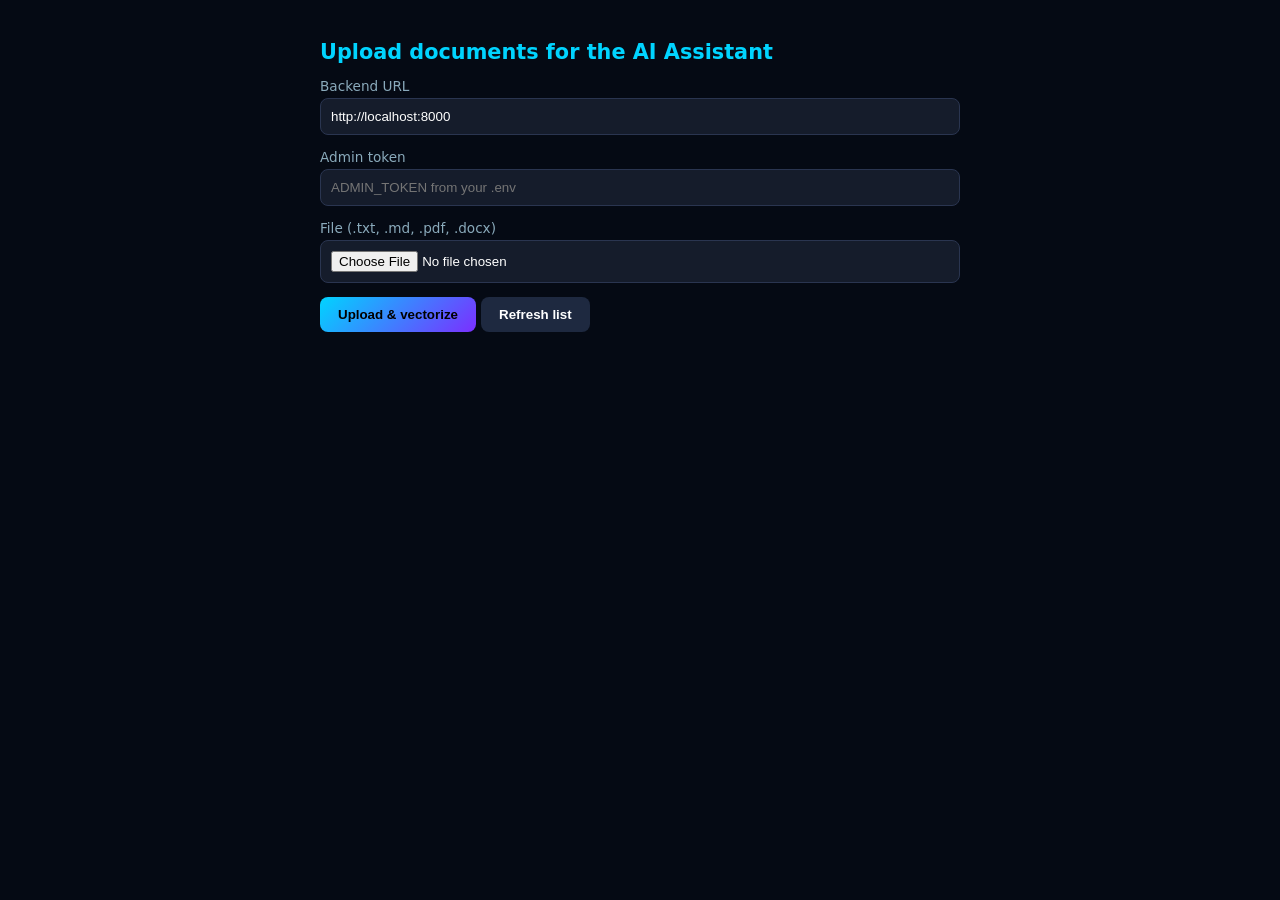
==== admin.html @ 6597f7be "Add files via upload" ====
<!DOCTYPE html>
<html lang="en"><head><meta charset="UTF-8"><meta name="viewport" content="width=device-width,initial-scale=1">
<title>Assistant Documents - Admin</title>
<style>
 body{font-family:system-ui,sans-serif;background:#050a14;color:#e8f4f8;max-width:640px;margin:40px auto;padding:0 16px}
 h1{color:#00d4ff;font-size:1.3rem} label{display:block;margin:14px 0 4px;color:#8aaabb;font-size:.85rem}
 input{width:100%;padding:10px;background:#151c2b;border:1px solid #2a3550;color:#fff;border-radius:8px;box-sizing:border-box}
 button{margin-top:14px;padding:10px 18px;border:0;border-radius:8px;background:linear-gradient(135deg,#00d4ff,#7b2fff);font-weight:700;cursor:pointer}
 #msg{margin-top:14px;color:#19c37d} table{width:100%;margin-top:24px;border-collapse:collapse}
 td,th{padding:8px;border-bottom:1px solid #1e2940;text-align:left;font-size:.9rem} .del{background:#ff6b35;padding:4px 10px;margin:0}
</style></head><body>
<h1>Upload documents for the AI Assistant</h1>
<label>Backend URL</label><input id="api" value="http://localhost:8000">
<label>Admin token</label><input id="tok" type="password" placeholder="ADMIN_TOKEN from your .env">
<label>File (.txt, .md, .pdf, .docx)</label><input id="file" type="file" accept=".txt,.md,.pdf,.docx">
<button onclick="up()">Upload &amp; vectorize</button> <button onclick="load()" style="background:#1e2940;color:#fff">Refresh list</button>
<div id="msg"></div>
<table id="tbl"></table>
<script>
const $=i=>document.getElementById(i), H=()=>({'X-Admin-Token':$('tok').value}), A=()=>$('api').value.replace(/\/$/,'');
async function up(){
  const f=$('file').files[0]; if(!f){$('msg').textContent='Choose a file first';return}
  const fd=new FormData(); fd.append('file',f); $('msg').textContent='Uploading and creating vectors...';
  const r=await fetch(A()+'/upload',{method:'POST',headers:H(),body:fd}); const j=await r.json();
  $('msg').textContent=r.ok?`Stored "${j.filename}" as ${j.chunks} chunks`:('Error: '+(j.detail||r.status)); if(r.ok)load();
}
async function load(){
  const r=await fetch(A()+'/documents',{headers:H()}); if(!r.ok){$('tbl').innerHTML='';return}
  const d=await r.json();
  $('tbl').innerHTML='<tr><th>File</th><th>Chunks</th><th></th></tr>'+d.map(x=>`<tr><td>${x.filename}</td><td>${x.chunks}</td><td><button class="del" onclick="del(${x.id})">Delete</button></td></tr>`).join('');
}
async function del(id){ if(confirm('Delete this document?')){await fetch(A()+'/documents/'+id,{method:'DELETE',headers:H()});load()} }
</script></body></html>
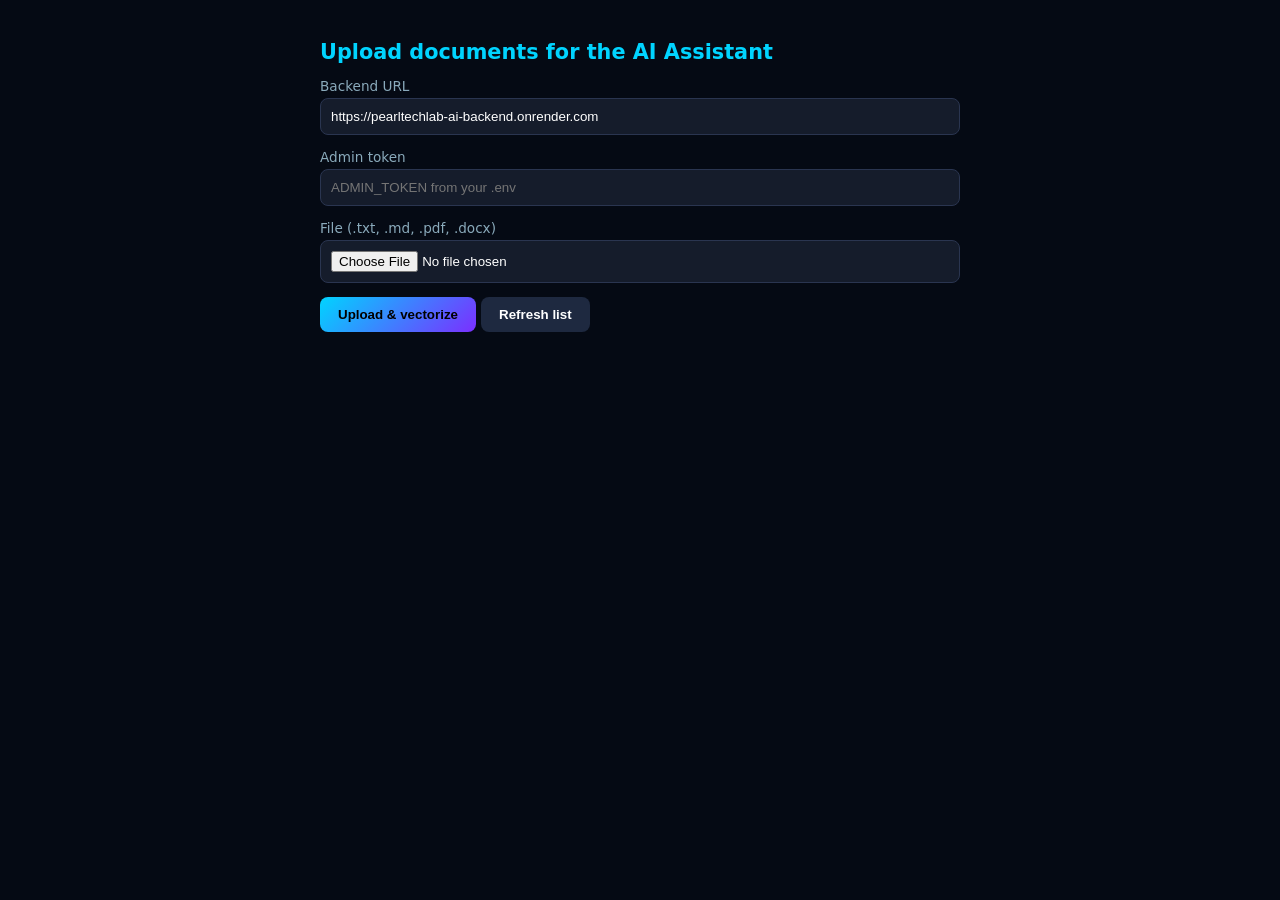
==== commit 92a95d3b: "Update backend URL in admin.html" ====
--- a/admin.html
+++ b/admin.html
@@ -10,7 +10,7 @@
  td,th{padding:8px;border-bottom:1px solid #1e2940;text-align:left;font-size:.9rem} .del{background:#ff6b35;padding:4px 10px;margin:0}
 </style></head><body>
 <h1>Upload documents for the AI Assistant</h1>
-<label>Backend URL</label><input id="api" value="http://localhost:8000">
+<label>Backend URL</label><input id="api" value="https://pearltechlab-ai-backend.onrender.com">
 <label>Admin token</label><input id="tok" type="password" placeholder="ADMIN_TOKEN from your .env">
 <label>File (.txt, .md, .pdf, .docx)</label><input id="file" type="file" accept=".txt,.md,.pdf,.docx">
 <button onclick="up()">Upload &amp; vectorize</button> <button onclick="load()" style="background:#1e2940;color:#fff">Refresh list</button>
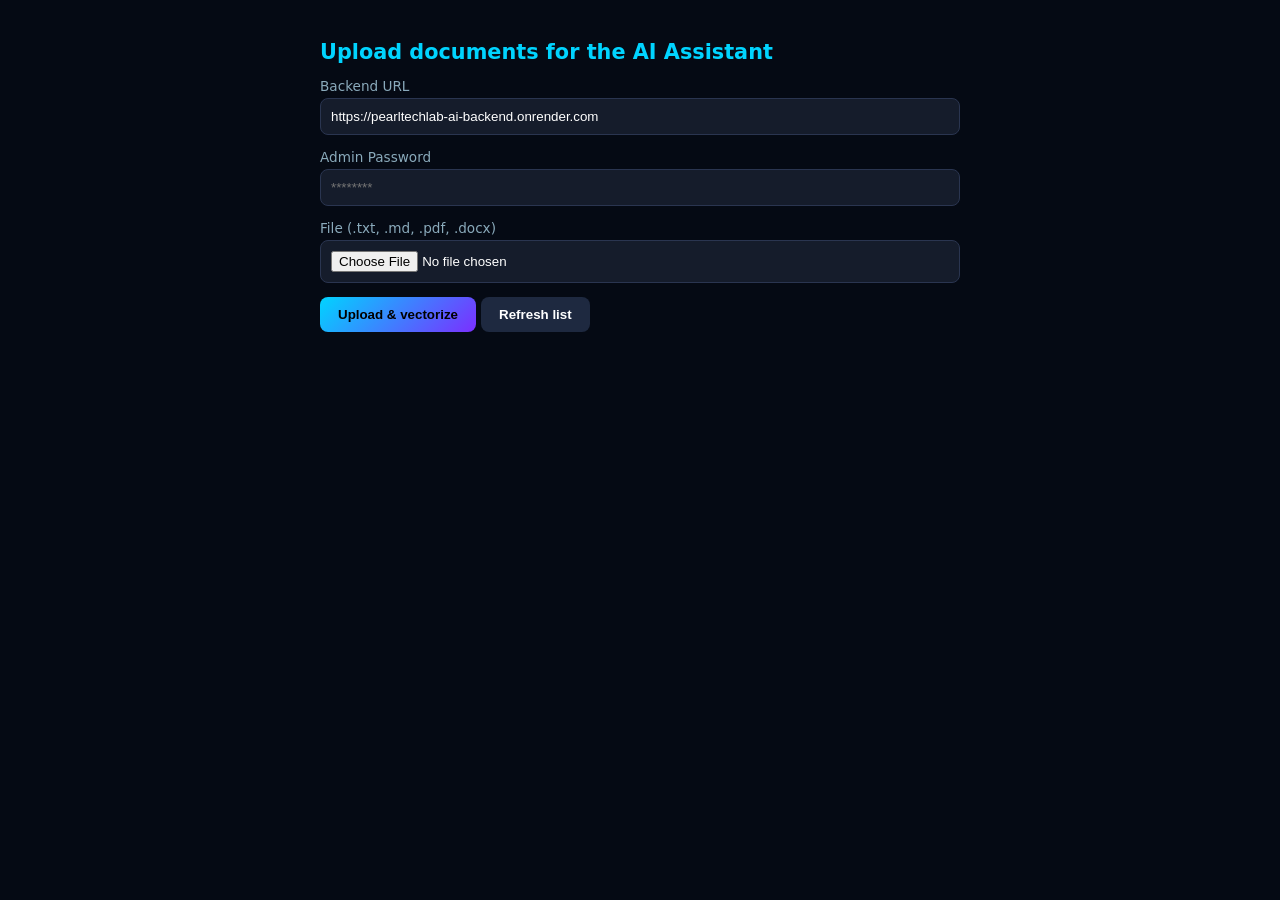
==== commit 908e3aae: "Add Admin Password input field to admin.html" ====
--- a/admin.html
+++ b/admin.html
@@ -11,7 +11,7 @@
 </style></head><body>
 <h1>Upload documents for the AI Assistant</h1>
 <label>Backend URL</label><input id="api" value="https://pearltechlab-ai-backend.onrender.com">
-<label>Admin token</label><input id="tok" type="password" placeholder="ADMIN_TOKEN from your .env">
+<label>Admin Password</label><input id="tok" type="password" placeholder="********">
 <label>File (.txt, .md, .pdf, .docx)</label><input id="file" type="file" accept=".txt,.md,.pdf,.docx">
 <button onclick="up()">Upload &amp; vectorize</button> <button onclick="load()" style="background:#1e2940;color:#fff">Refresh list</button>
 <div id="msg"></div>
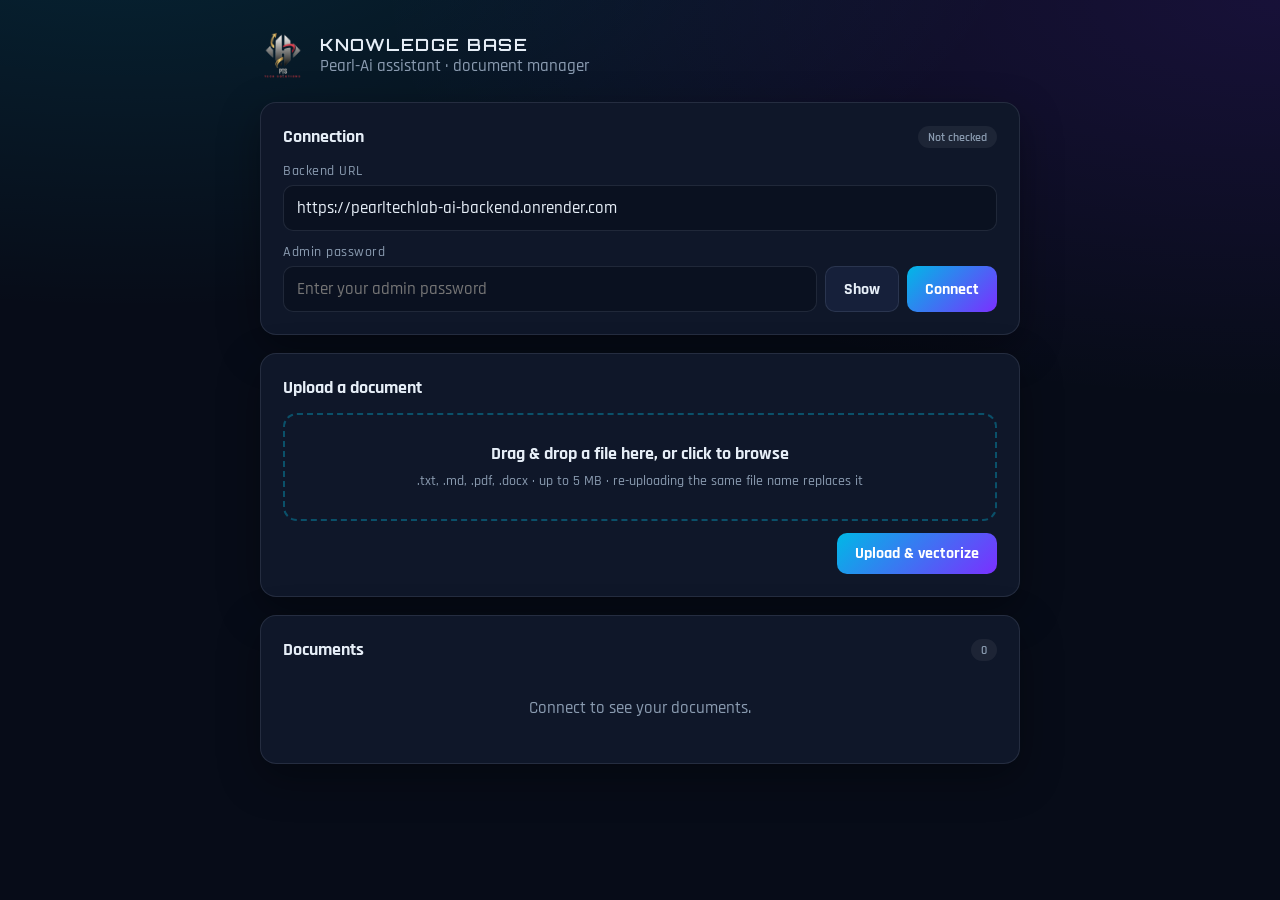
==== commit 0be6918b: "Update admin.html" ====
--- a/admin.html
+++ b/admin.html
@@ -1,33 +1,86 @@
 <!DOCTYPE html>
 <html lang="en"><head><meta charset="UTF-8"><meta name="viewport" content="width=device-width,initial-scale=1">
-<title>Assistant Documents - Admin</title>
+<meta name="robots" content="noindex,nofollow"><title>Knowledge Base | Pearl-Ai Admin</title>
+<link href="https://fonts.googleapis.com/css2?family=Orbitron:wght@600&family=Rajdhani:wght@500;600;700&display=swap" rel="stylesheet">
 <style>
- body{font-family:system-ui,sans-serif;background:#050a14;color:#e8f4f8;max-width:640px;margin:40px auto;padding:0 16px}
- h1{color:#00d4ff;font-size:1.3rem} label{display:block;margin:14px 0 4px;color:#8aaabb;font-size:.85rem}
- input{width:100%;padding:10px;background:#151c2b;border:1px solid #2a3550;color:#fff;border-radius:8px;box-sizing:border-box}
- button{margin-top:14px;padding:10px 18px;border:0;border-radius:8px;background:linear-gradient(135deg,#00d4ff,#7b2fff);font-weight:700;cursor:pointer}
- #msg{margin-top:14px;color:#19c37d} table{width:100%;margin-top:24px;border-collapse:collapse}
- td,th{padding:8px;border-bottom:1px solid #1e2940;text-align:left;font-size:.9rem} .del{background:#ff6b35;padding:4px 10px;margin:0}
-</style></head><body>
-<h1>Upload documents for the AI Assistant</h1>
-<label>Backend URL</label><input id="api" value="https://pearltechlab-ai-backend.onrender.com">
-<label>Admin Password</label><input id="tok" type="password" placeholder="********">
-<label>File (.txt, .md, .pdf, .docx)</label><input id="file" type="file" accept=".txt,.md,.pdf,.docx">
-<button onclick="up()">Upload &amp; vectorize</button> <button onclick="load()" style="background:#1e2940;color:#fff">Refresh list</button>
-<div id="msg"></div>
-<table id="tbl"></table>
+:root{--bg:#070c18;--sf:#0f1729;--bd:rgba(148,163,184,.16);--tx:#e6eef7;--mt:#8a9bb0;--c1:#00d4ff;--c2:#7b2fff}
+*{box-sizing:border-box;margin:0}
+body{font:500 1.05rem 'Rajdhani',system-ui,sans-serif;background:radial-gradient(900px 400px at 10% -10%,rgba(0,212,255,.12),transparent),radial-gradient(900px 400px at 100% 0,rgba(123,47,255,.14),transparent),var(--bg);color:var(--tx);min-height:100vh;padding:32px 16px 60px}
+.wrap{max-width:760px;margin:0 auto}
+header{display:flex;align-items:center;gap:14px;margin-bottom:24px}
+header img{width:46px;height:46px;object-fit:contain}
+h1{font:600 1.05rem 'Orbitron',sans-serif;letter-spacing:1.5px}header p{color:var(--mt)}
+.card{background:var(--sf);border:1px solid var(--bd);border-radius:16px;padding:22px;margin-bottom:18px;box-shadow:0 14px 40px rgba(0,0,0,.35)}
+h2{font-size:1.15rem;font-weight:700;margin-bottom:14px;display:flex;align-items:center;gap:10px}
+h2 .pill{margin-left:auto;font-size:.78rem;font-weight:600;padding:3px 10px;border-radius:999px;background:rgba(255,255,255,.06);color:var(--mt)}
+h2 .pill.ok{background:rgba(34,197,94,.15);color:#4ade80}h2 .pill.bad{background:rgba(239,68,68,.15);color:#f87171}
+label{display:block;font-size:.85rem;color:var(--mt);margin:12px 0 5px;letter-spacing:.5px}
+.field{display:flex;gap:8px}
+input[type=text],input[type=password]{width:100%;padding:11px 13px;background:#0a1120;border:1px solid var(--bd);border-radius:10px;color:var(--tx);font:inherit;outline:0}
+input:focus{border-color:var(--c1);box-shadow:0 0 0 3px rgba(0,212,255,.12)}
+.btn{border:0;border-radius:10px;padding:10px 18px;font:700 1rem 'Rajdhani',sans-serif;cursor:pointer;color:#fff;background:linear-gradient(135deg,#00b8e6,#7b2fff);transition:.2s;white-space:nowrap}
+.btn:hover:not(:disabled){transform:translateY(-1px);box-shadow:0 8px 20px rgba(0,184,230,.25)}.btn:disabled{opacity:.5;cursor:not-allowed}
+.btn.ghost{background:#16203a;border:1px solid var(--bd);color:var(--tx)}.btn.danger{background:rgba(239,68,68,.14);color:#f87171;padding:5px 12px}
+.drop{margin-top:6px;border:2px dashed rgba(0,212,255,.3);border-radius:14px;padding:28px 16px;text-align:center;color:var(--mt);cursor:pointer;transition:.2s}
+.drop:hover,.drop.over{border-color:var(--c1);background:rgba(0,212,255,.05);color:var(--tx)}
+.drop b{display:block;color:var(--tx);font-size:1.1rem;margin-bottom:4px}.drop small{font-size:.85rem}
+.chosen{margin-top:12px;display:flex;align-items:center;gap:10px;justify-content:space-between;flex-wrap:wrap}
+.chosen span{color:#7ee7ff;overflow-wrap:anywhere}
+table{width:100%;border-collapse:collapse}
+th{font-size:.78rem;letter-spacing:1.2px;text-transform:uppercase;color:var(--mt);text-align:left;padding:8px;border-bottom:1px solid var(--bd)}
+td{padding:11px 8px;border-bottom:1px solid rgba(148,163,184,.08)}td:last-child,th:last-child{text-align:right}
+.empty{text-align:center;color:var(--mt);padding:22px 0}
+#toast{position:fixed;left:50%;bottom:26px;transform:translate(-50%,20px);opacity:0;padding:12px 20px;border-radius:12px;background:#16203a;border:1px solid var(--bd);box-shadow:0 12px 30px rgba(0,0,0,.5);transition:.3s;pointer-events:none;max-width:90vw}
+#toast.show{opacity:1;transform:translate(-50%,0)}#toast.ok{border-color:#22c55e}#toast.bad{border-color:#ef4444}
+@media(max-width:560px){.field{flex-wrap:wrap}.card{padding:16px}}
+</style></head><body><div class="wrap">
+<header><img src="images/Logo-PTS.png" alt="" onerror="this.style.display='none'"><div><h1>KNOWLEDGE BASE</h1><p>Pearl-Ai assistant &middot; document manager</p></div></header>
+
+<section class="card"><h2>Connection <span class="pill" id="st">Not checked</span></h2>
+<label>Backend URL</label><input type="text" id="api" value="https://pearltechlab-ai-backend.onrender.com">
+<label>Admin password</label>
+<div class="field"><input type="password" id="tok" placeholder="Enter your admin password" autocomplete="off">
+<button class="btn ghost" id="eye" type="button">Show</button><button class="btn" id="check" type="button">Connect</button></div></section>
+
+<section class="card"><h2>Upload a document</h2>
+<div class="drop" id="drop"><b>Drag &amp; drop a file here, or click to browse</b><small>.txt, .md, .pdf, .docx &middot; up to 5 MB &middot; re-uploading the same file name replaces it</small></div>
+<input type="file" id="file" accept=".txt,.md,.pdf,.docx" hidden>
+<div class="chosen" id="chosen" hidden><span id="fname"></span><button class="btn" id="up" type="button">Upload &amp; vectorize</button></div></section>
+
+<section class="card"><h2>Documents <span class="pill" id="count">0</span></h2><div id="list"><p class="empty">Connect to see your documents.</p></div></section>
+</div><div id="toast"></div>
 <script>
-const $=i=>document.getElementById(i), H=()=>({'X-Admin-Token':$('tok').value}), A=()=>$('api').value.replace(/\/$/,'');
-async function up(){
-  const f=$('file').files[0]; if(!f){$('msg').textContent='Choose a file first';return}
-  const fd=new FormData(); fd.append('file',f); $('msg').textContent='Uploading and creating vectors...';
-  const r=await fetch(A()+'/upload',{method:'POST',headers:H(),body:fd}); const j=await r.json();
-  $('msg').textContent=r.ok?`Stored "${j.filename}" as ${j.chunks} chunks`:('Error: '+(j.detail||r.status)); if(r.ok)load();
+const $=i=>document.getElementById(i),esc=s=>String(s).replace(/[&<>"']/g,c=>({'&':'&amp;','<':'&lt;','>':'&gt;','"':'&quot;',"'":'&#39;'}[c]));
+const A=()=>$('api').value.trim().replace(/\/$/,''),H=()=>({'X-Admin-Token':$('tok').value});
+let file=null,tt;
+$('api').value=localStorage.getItem('ai_api')||$('api').value;$('tok').value=sessionStorage.getItem('ai_tok')||'';
+function toast(m,t){const e=$('toast');e.textContent=m;e.className='show '+(t||'');clearTimeout(tt);tt=setTimeout(()=>e.className='',3800)}
+function pill(t,c){$('st').textContent=t;$('st').className='pill '+(c||'')}
+$('eye').onclick=()=>{const p=$('tok').type==='password';$('tok').type=p?'text':'password';$('eye').textContent=p?'Hide':'Show'};
+async function connect(){
+  localStorage.setItem('ai_api',A());sessionStorage.setItem('ai_tok',$('tok').value);pill('Connecting...');
+  try{const h=await fetch(A()+'/health');if(!h.ok)throw 0}catch(e){pill('Unreachable','bad');toast('Cannot reach the backend. If it was idle, wait a minute and retry.','bad');return}
+  const ok=await load();pill(ok?'Connected':'Wrong password',ok?'ok':'bad')
 }
 async function load(){
-  const r=await fetch(A()+'/documents',{headers:H()}); if(!r.ok){$('tbl').innerHTML='';return}
-  const d=await r.json();
-  $('tbl').innerHTML='<tr><th>File</th><th>Chunks</th><th></th></tr>'+d.map(x=>`<tr><td>${x.filename}</td><td>${x.chunks}</td><td><button class="del" onclick="del(${x.id})">Delete</button></td></tr>`).join('');
+  try{const r=await fetch(A()+'/documents',{headers:H()});
+  if(!r.ok){$('list').innerHTML='<p class="empty">Enter a valid admin password.</p>';$('count').textContent='0';return false}
+  const d=await r.json();$('count').textContent=d.length;
+  $('list').innerHTML=d.length?'<table><tr><th>File</th><th>Chunks</th><th>Added</th><th></th></tr>'+d.map(x=>`<tr><td>${esc(x.filename)}</td><td>${x.chunks}</td><td>${new Date(x.created_at).toLocaleDateString()}</td><td><button class="btn danger" onclick="del(${+x.id})">Delete</button></td></tr>`).join('')+'</table>':'<p class="empty">No documents yet. Upload your first one above.</p>';
+  return true}catch(e){return false}
 }
-async function del(id){ if(confirm('Delete this document?')){await fetch(A()+'/documents/'+id,{method:'DELETE',headers:H()});load()} }
+function pick(f){if(!f)return;file=f;$('fname').textContent=f.name+' ('+(f.size/1024).toFixed(0)+' KB)';$('chosen').hidden=false}
+$('drop').onclick=()=>$('file').click();$('file').onchange=e=>pick(e.target.files[0]);
+['dragover','dragenter'].forEach(v=>$('drop').addEventListener(v,e=>{e.preventDefault();$('drop').classList.add('over')}));
+['dragleave','drop'].forEach(v=>$('drop').addEventListener(v,e=>{e.preventDefault();$('drop').classList.remove('over')}));
+$('drop').addEventListener('drop',e=>pick(e.dataTransfer.files[0]));
+$('up').onclick=async()=>{
+  if(!file)return;const b=$('up');b.disabled=true;b.textContent='Creating vectors...';
+  try{const fd=new FormData();fd.append('file',file);const r=await fetch(A()+'/upload',{method:'POST',headers:H(),body:fd});const j=await r.json();
+  if(r.ok){toast(`Stored "${j.filename}" as ${j.chunks} chunks`,'ok');$('chosen').hidden=true;$('file').value='';file=null;load()}else toast(j.detail||('Error '+r.status),'bad')}
+  catch(e){toast('Upload failed. Check the backend URL.','bad')}
+  b.disabled=false;b.textContent='Upload & vectorize'
+};
+async function del(id){if(!confirm('Delete this document and its vectors?'))return;await fetch(A()+'/documents/'+id,{method:'DELETE',headers:H()});toast('Document deleted','ok');load()}
+$('check').onclick=connect;$('tok').onkeydown=e=>{if(e.key==='Enter')connect()};if($('tok').value)connect();
 </script></body></html>
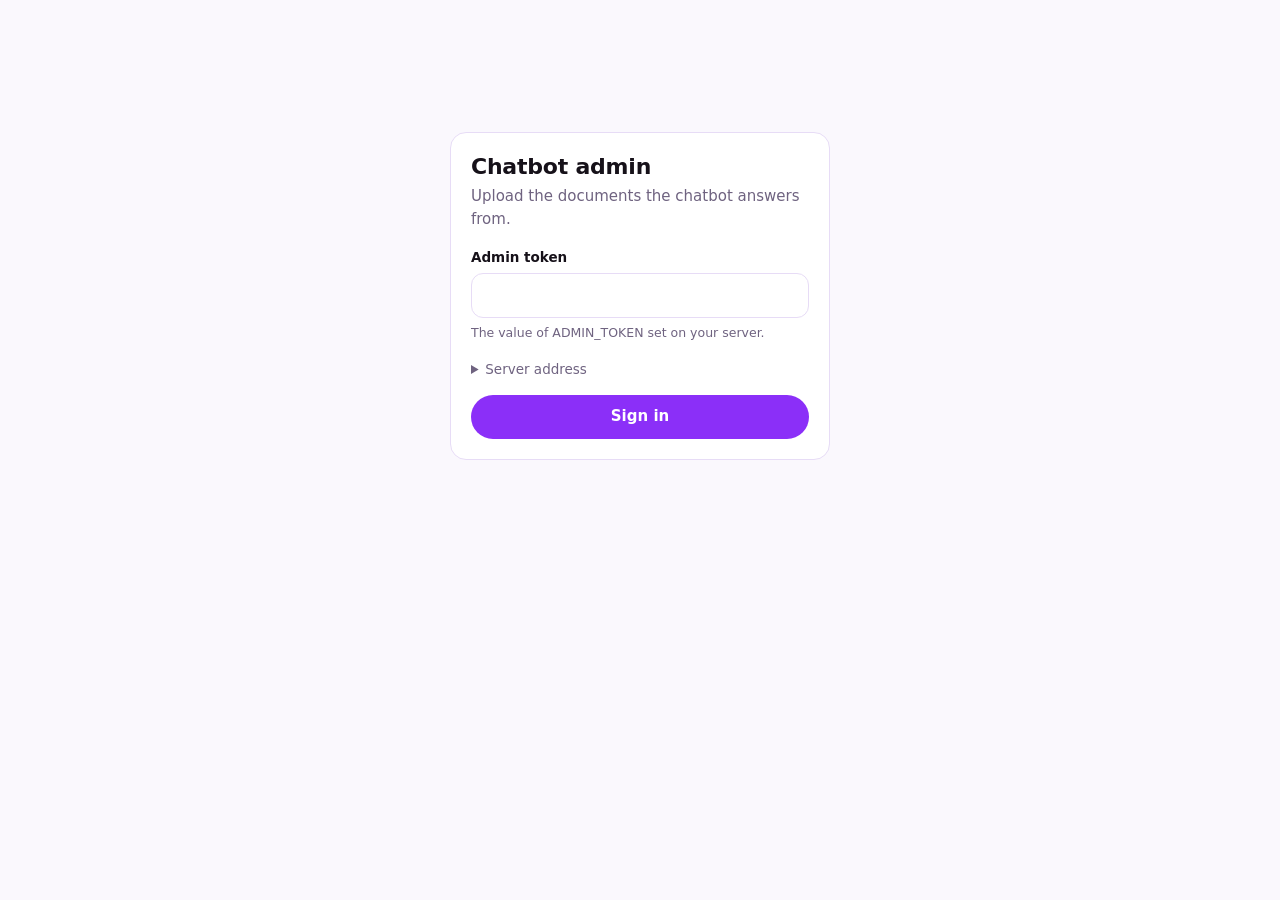
==== commit ee6caf6b: "Add files via upload" ====
--- a/admin.html
+++ b/admin.html
@@ -1,86 +1,920 @@
 <!DOCTYPE html>
-<html lang="en"><head><meta charset="UTF-8"><meta name="viewport" content="width=device-width,initial-scale=1">
-<meta name="robots" content="noindex,nofollow"><title>Knowledge Base | Pearl-Ai Admin</title>
-<link href="https://fonts.googleapis.com/css2?family=Orbitron:wght@600&family=Rajdhani:wght@500;600;700&display=swap" rel="stylesheet">
+<html lang="en">
+<head>
+<meta charset="utf-8">
+<meta name="viewport" content="width=device-width, initial-scale=1">
+<meta name="robots" content="noindex, nofollow">
+<title>Chatbot documents - admin</title>
 <style>
-:root{--bg:#070c18;--sf:#0f1729;--bd:rgba(148,163,184,.16);--tx:#e6eef7;--mt:#8a9bb0;--c1:#00d4ff;--c2:#7b2fff}
-*{box-sizing:border-box;margin:0}
-body{font:500 1.05rem 'Rajdhani',system-ui,sans-serif;background:radial-gradient(900px 400px at 10% -10%,rgba(0,212,255,.12),transparent),radial-gradient(900px 400px at 100% 0,rgba(123,47,255,.14),transparent),var(--bg);color:var(--tx);min-height:100vh;padding:32px 16px 60px}
-.wrap{max-width:760px;margin:0 auto}
-header{display:flex;align-items:center;gap:14px;margin-bottom:24px}
-header img{width:46px;height:46px;object-fit:contain}
-h1{font:600 1.05rem 'Orbitron',sans-serif;letter-spacing:1.5px}header p{color:var(--mt)}
-.card{background:var(--sf);border:1px solid var(--bd);border-radius:16px;padding:22px;margin-bottom:18px;box-shadow:0 14px 40px rgba(0,0,0,.35)}
-h2{font-size:1.15rem;font-weight:700;margin-bottom:14px;display:flex;align-items:center;gap:10px}
-h2 .pill{margin-left:auto;font-size:.78rem;font-weight:600;padding:3px 10px;border-radius:999px;background:rgba(255,255,255,.06);color:var(--mt)}
-h2 .pill.ok{background:rgba(34,197,94,.15);color:#4ade80}h2 .pill.bad{background:rgba(239,68,68,.15);color:#f87171}
-label{display:block;font-size:.85rem;color:var(--mt);margin:12px 0 5px;letter-spacing:.5px}
-.field{display:flex;gap:8px}
-input[type=text],input[type=password]{width:100%;padding:11px 13px;background:#0a1120;border:1px solid var(--bd);border-radius:10px;color:var(--tx);font:inherit;outline:0}
-input:focus{border-color:var(--c1);box-shadow:0 0 0 3px rgba(0,212,255,.12)}
-.btn{border:0;border-radius:10px;padding:10px 18px;font:700 1rem 'Rajdhani',sans-serif;cursor:pointer;color:#fff;background:linear-gradient(135deg,#00b8e6,#7b2fff);transition:.2s;white-space:nowrap}
-.btn:hover:not(:disabled){transform:translateY(-1px);box-shadow:0 8px 20px rgba(0,184,230,.25)}.btn:disabled{opacity:.5;cursor:not-allowed}
-.btn.ghost{background:#16203a;border:1px solid var(--bd);color:var(--tx)}.btn.danger{background:rgba(239,68,68,.14);color:#f87171;padding:5px 12px}
-.drop{margin-top:6px;border:2px dashed rgba(0,212,255,.3);border-radius:14px;padding:28px 16px;text-align:center;color:var(--mt);cursor:pointer;transition:.2s}
-.drop:hover,.drop.over{border-color:var(--c1);background:rgba(0,212,255,.05);color:var(--tx)}
-.drop b{display:block;color:var(--tx);font-size:1.1rem;margin-bottom:4px}.drop small{font-size:.85rem}
-.chosen{margin-top:12px;display:flex;align-items:center;gap:10px;justify-content:space-between;flex-wrap:wrap}
-.chosen span{color:#7ee7ff;overflow-wrap:anywhere}
-table{width:100%;border-collapse:collapse}
-th{font-size:.78rem;letter-spacing:1.2px;text-transform:uppercase;color:var(--mt);text-align:left;padding:8px;border-bottom:1px solid var(--bd)}
-td{padding:11px 8px;border-bottom:1px solid rgba(148,163,184,.08)}td:last-child,th:last-child{text-align:right}
-.empty{text-align:center;color:var(--mt);padding:22px 0}
-#toast{position:fixed;left:50%;bottom:26px;transform:translate(-50%,20px);opacity:0;padding:12px 20px;border-radius:12px;background:#16203a;border:1px solid var(--bd);box-shadow:0 12px 30px rgba(0,0,0,.5);transition:.3s;pointer-events:none;max-width:90vw}
-#toast.show{opacity:1;transform:translate(-50%,0)}#toast.ok{border-color:#22c55e}#toast.bad{border-color:#ef4444}
-@media(max-width:560px){.field{flex-wrap:wrap}.card{padding:16px}}
-</style></head><body><div class="wrap">
-<header><img src="images/Logo-PTS.png" alt="" onerror="this.style.display='none'"><div><h1>KNOWLEDGE BASE</h1><p>Pearl-Ai assistant &middot; document manager</p></div></header>
-
-<section class="card"><h2>Connection <span class="pill" id="st">Not checked</span></h2>
-<label>Backend URL</label><input type="text" id="api" value="https://pearltechlab-ai-backend.onrender.com">
-<label>Admin password</label>
-<div class="field"><input type="password" id="tok" placeholder="Enter your admin password" autocomplete="off">
-<button class="btn ghost" id="eye" type="button">Show</button><button class="btn" id="check" type="button">Connect</button></div></section>
-
-<section class="card"><h2>Upload a document</h2>
-<div class="drop" id="drop"><b>Drag &amp; drop a file here, or click to browse</b><small>.txt, .md, .pdf, .docx &middot; up to 5 MB &middot; re-uploading the same file name replaces it</small></div>
-<input type="file" id="file" accept=".txt,.md,.pdf,.docx" hidden>
-<div class="chosen" id="chosen" hidden><span id="fname"></span><button class="btn" id="up" type="button">Upload &amp; vectorize</button></div></section>
-
-<section class="card"><h2>Documents <span class="pill" id="count">0</span></h2><div id="list"><p class="empty">Connect to see your documents.</p></div></section>
-</div><div id="toast"></div>
+  :root {
+    --brand: #8b2ff8;
+    --brand-dark: #6e1fd1;
+    --brand-soft: #f1e6fe;
+    --ink: #161119;
+    --muted: #6f6380;
+    --bg: #faf8fd;
+    --surface: #ffffff;
+    --border: #e7dcf6;
+    --ok: #0a7f43;
+    --ok-bg: #e3f6ec;
+    --warn: #9a5b00;
+    --warn-bg: #fff2dc;
+    --danger: #b42318;
+    --danger-bg: #fdeceb;
+    color-scheme: light;
+  }
+
+  @media (prefers-color-scheme: dark) {
+    :root:not([data-theme="light"]) {
+      --brand: #a45bff;
+      --brand-dark: #c49bff;
+      --brand-soft: #31214a;
+      --ink: #f1edf7;
+      --muted: #a79bb8;
+      --bg: #141119;
+      --surface: #1e1a25;
+      --border: #332d3f;
+      --ok: #5ad38d;
+      --ok-bg: #123324;
+      --warn: #f3b95f;
+      --warn-bg: #3a2b0e;
+      --danger: #ff8d82;
+      --danger-bg: #3d1a17;
+      color-scheme: dark;
+    }
+  }
+
+  * { box-sizing: border-box; }
+
+  html { -webkit-text-size-adjust: 100%; }
+
+  body {
+    margin: 0;
+    background: var(--bg);
+    color: var(--ink);
+    font-family: "Poppins", "Segoe UI", system-ui, -apple-system, sans-serif;
+    font-size: 15px;
+    line-height: 1.55;
+  }
+
+  h1, h2, h3 { margin: 0; line-height: 1.25; letter-spacing: -0.01em; }
+  h1 { font-size: 22px; }
+  h2 { font-size: 17px; }
+  p { margin: 0; }
+
+  .wrap { max-width: 1040px; margin: 0 auto; padding: 24px 20px 64px; }
+
+  button, input, textarea, select { font: inherit; color: inherit; }
+
+  :focus-visible { outline: 3px solid var(--brand); outline-offset: 2px; }
+
+  .btn {
+    display: inline-flex;
+    align-items: center;
+    justify-content: center;
+    gap: 6px;
+    padding: 9px 18px;
+    border: 1px solid transparent;
+    border-radius: 999px;
+    background: var(--brand);
+    color: #fff;
+    font-weight: 600;
+    cursor: pointer;
+  }
+  .btn:hover:not(:disabled) { background: var(--brand-dark); }
+  .btn:disabled { opacity: 0.5; cursor: not-allowed; }
+  .btn.secondary { background: transparent; color: var(--brand-dark); border-color: var(--border); }
+  .btn.secondary:hover:not(:disabled) { background: var(--brand-soft); }
+  .btn.danger { background: transparent; color: var(--danger); border-color: var(--border); padding: 6px 14px; }
+  .btn.danger:hover:not(:disabled) { background: var(--danger-bg); }
+
+  .field { display: flex; flex-direction: column; gap: 5px; }
+  .field label { font-weight: 600; font-size: 13.5px; }
+  .field .hint { font-size: 12.5px; color: var(--muted); }
+
+  input[type="text"], input[type="password"], input[type="url"], textarea {
+    width: 100%;
+    padding: 10px 14px;
+    border: 1px solid var(--border);
+    border-radius: 12px;
+    background: var(--surface);
+  }
+  textarea { min-height: 150px; resize: vertical; }
+
+  .panel {
+    background: var(--surface);
+    border: 1px solid var(--border);
+    border-radius: 16px;
+    padding: 20px;
+  }
+
+  .stack { display: flex; flex-direction: column; gap: 20px; }
+
+  /* --------------------------------------------------------------- login */
+
+  #login-view { max-width: 420px; margin: 12vh auto 0; }
+  #login-view .panel { display: flex; flex-direction: column; gap: 16px; }
+  #login-view details summary { cursor: pointer; color: var(--muted); font-size: 13.5px; }
+  #login-view details .field { margin-top: 10px; }
+
+  /* ----------------------------------------------------------- dashboard */
+
+  .topbar {
+    display: flex;
+    align-items: center;
+    justify-content: space-between;
+    gap: 12px;
+    flex-wrap: wrap;
+    margin-bottom: 20px;
+  }
+  .topbar p { color: var(--muted); font-size: 13.5px; }
+  .topbar .actions { display: flex; gap: 8px; }
+
+  .stats {
+    display: grid;
+    grid-template-columns: repeat(auto-fit, minmax(150px, 1fr));
+    gap: 12px;
+  }
+  .stat { padding: 14px 16px; border: 1px solid var(--border); border-radius: 14px; background: var(--surface); }
+  .stat strong { display: block; font-size: 26px; line-height: 1.1; color: var(--brand-dark); }
+  .stat span { font-size: 13px; color: var(--muted); }
+
+  .tabs { display: flex; gap: 4px; margin-bottom: 14px; }
+  .tab {
+    padding: 7px 16px;
+    border: 1px solid var(--border);
+    border-radius: 999px;
+    background: transparent;
+    cursor: pointer;
+    font-weight: 600;
+    font-size: 13.5px;
+  }
+  .tab[aria-selected="true"] { background: var(--brand-soft); color: var(--brand-dark); border-color: var(--brand); }
+
+  .dropzone {
+    display: flex;
+    flex-direction: column;
+    align-items: center;
+    gap: 6px;
+    padding: 28px 16px;
+    border: 2px dashed var(--border);
+    border-radius: 14px;
+    text-align: center;
+    cursor: pointer;
+    transition: border-color 0.15s, background 0.15s;
+  }
+  .dropzone:hover, .dropzone.drag { border-color: var(--brand); background: var(--brand-soft); }
+  .dropzone strong { font-size: 15px; }
+  .dropzone span { font-size: 13px; color: var(--muted); }
+
+  .queue { list-style: none; margin: 12px 0 0; padding: 0; display: flex; flex-direction: column; gap: 6px; }
+  .queue li { display: flex; justify-content: space-between; gap: 12px; padding: 8px 12px; border-radius: 10px; background: var(--bg); font-size: 13.5px; }
+  .queue .name { overflow: hidden; text-overflow: ellipsis; white-space: nowrap; }
+  .queue .state { flex: 0 0 auto; color: var(--muted); }
+  .queue li[data-state="done"] .state { color: var(--ok); }
+  .queue li[data-state="error"] .state { color: var(--danger); }
+
+  .row { display: flex; gap: 12px; align-items: flex-end; flex-wrap: wrap; margin-top: 14px; }
+  .row .field { flex: 1 1 260px; }
+
+  .message {
+    display: none;
+    margin-top: 12px;
+    padding: 10px 14px;
+    border-radius: 12px;
+    font-size: 13.5px;
+  }
+  .message.show { display: block; }
+  .message.ok { background: var(--ok-bg); color: var(--ok); }
+  .message.error { background: var(--danger-bg); color: var(--danger); }
+
+  .table-scroll { overflow-x: auto; }
+  table { width: 100%; border-collapse: collapse; min-width: 640px; }
+  th, td { text-align: left; padding: 11px 10px; border-bottom: 1px solid var(--border); vertical-align: middle; font-size: 14px; }
+  th { font-size: 13px; color: var(--muted); font-weight: 600; }
+  td.title { font-weight: 600; max-width: 280px; overflow-wrap: anywhere; }
+  td.title small { display: block; font-weight: 400; color: var(--muted); }
+  td.num { white-space: nowrap; color: var(--muted); }
+
+  .switch { display: inline-flex; align-items: center; gap: 8px; cursor: pointer; }
+  .switch input { position: absolute; opacity: 0; width: 1px; height: 1px; }
+  .switch .track {
+    position: relative; width: 38px; height: 22px; border-radius: 999px;
+    background: var(--border); transition: background 0.15s;
+  }
+  .switch .track::after {
+    content: ""; position: absolute; top: 3px; left: 3px; width: 16px; height: 16px;
+    border-radius: 50%; background: #fff; transition: transform 0.15s;
+  }
+  .switch input:checked + .track { background: var(--brand); }
+  .switch input:checked + .track::after { transform: translateX(16px); }
+  .switch input:focus-visible + .track { outline: 3px solid var(--brand); outline-offset: 2px; }
+  .switch .label { font-size: 13px; min-width: 52px; }
+
+  .empty { padding: 26px 8px; text-align: center; color: var(--muted); }
+
+  .unanswered { list-style: none; margin: 0; padding: 0; }
+  .unanswered li { display: flex; justify-content: space-between; gap: 14px; padding: 9px 0; border-bottom: 1px solid var(--border); }
+  .unanswered time { flex: 0 0 auto; color: var(--muted); font-size: 12.5px; }
+
+  .answer-box { margin-top: 12px; padding: 12px 14px; border-radius: 12px; background: var(--brand-soft); white-space: pre-wrap; overflow-wrap: anywhere; display: none; }
+  .answer-box.show { display: block; }
+  .answer-box small { display: block; margin-top: 6px; color: var(--muted); }
+
+  .section-head { display: flex; justify-content: space-between; align-items: center; gap: 10px; margin-bottom: 12px; flex-wrap: wrap; }
+  .section-head p { color: var(--muted); font-size: 13px; }
+
+  [hidden] { display: none !important; }
+
+  @media (prefers-reduced-motion: reduce) {
+    * { transition: none !important; }
+  }
+</style>
+</head>
+<body>
+
+<!-- ======================================================== sign in -->
+<main id="login-view" class="wrap">
+  <form class="panel" id="login-form" autocomplete="off">
+    <div>
+      <h1>Chatbot admin</h1>
+      <p style="color:var(--muted);margin-top:4px">Upload the documents the chatbot answers from.</p>
+    </div>
+
+    <div class="field">
+      <label for="token">Admin token</label>
+      <input id="token" type="password" required autocomplete="current-password">
+      <span class="hint">The value of ADMIN_TOKEN set on your server.</span>
+    </div>
+
+    <details id="server-details">
+      <summary>Server address</summary>
+      <div class="field">
+        <label for="server-url">API server URL</label>
+        <input id="server-url" type="url" placeholder="https://your-api.onrender.com">
+        <span class="hint">Leave as is when this page is opened from the API server.</span>
+      </div>
+    </details>
+
+    <div class="message" id="login-message" role="alert"></div>
+    <button class="btn" type="submit" id="login-btn">Sign in</button>
+  </form>
+</main>
+
+<!-- ====================================================== dashboard -->
+<div id="app-view" class="wrap" hidden>
+
+  <div class="topbar">
+    <div>
+      <h1>Chatbot documents</h1>
+      <p id="server-label"></p>
+    </div>
+    <div class="actions">
+      <button class="btn secondary" type="button" id="refresh-btn">Refresh</button>
+      <button class="btn secondary" type="button" id="logout-btn">Sign out</button>
+    </div>
+  </div>
+
+  <div class="stack">
+
+    <section class="stats" aria-label="Summary" id="stats"></section>
+
+    <!-- ------------------------------------------------------ add -->
+    <section class="panel">
+      <div class="tabs" role="tablist" aria-label="How to add a document">
+        <button class="tab" role="tab" id="tab-file" aria-selected="true" aria-controls="pane-file" type="button">Upload files</button>
+        <button class="tab" role="tab" id="tab-text" aria-selected="false" aria-controls="pane-text" type="button">Paste text</button>
+      </div>
+
+      <div id="pane-file" role="tabpanel" aria-labelledby="tab-file">
+        <div class="dropzone" id="dropzone" tabindex="0" role="button" aria-label="Choose files to upload">
+          <strong>Drop files here or click to choose</strong>
+          <span>PDF, Word (.docx), TXT, Markdown, CSV, JSON - up to 10 MB each</span>
+        </div>
+        <input id="file-input" type="file" multiple hidden
+               accept=".pdf,.docx,.txt,.md,.csv,.json,.log">
+        <ul class="queue" id="queue"></ul>
+
+        <div class="row">
+          <div class="field">
+            <label for="file-title">Title (optional)</label>
+            <input id="file-title" type="text" maxlength="200" placeholder="Defaults to the file name">
+            <span class="hint">Used when you upload a single file. This is what visitors see as the source.</span>
+          </div>
+          <button class="btn" type="button" id="upload-btn" disabled>Upload</button>
+        </div>
+      </div>
+
+      <div id="pane-text" role="tabpanel" aria-labelledby="tab-text" hidden>
+        <div class="stack" style="gap:14px">
+          <div class="field">
+            <label for="text-title">Title</label>
+            <input id="text-title" type="text" maxlength="200" placeholder="e.g. Refund policy">
+          </div>
+          <div class="field">
+            <label for="text-content">Content</label>
+            <textarea id="text-content" placeholder="Paste the document text here"></textarea>
+          </div>
+          <div><button class="btn" type="button" id="text-btn">Add document</button></div>
+        </div>
+      </div>
+
+      <div class="message" id="add-message" role="status"></div>
+    </section>
+
+    <!-- --------------------------------------------------- documents -->
+    <section class="panel">
+      <div class="section-head">
+        <h2>Uploaded documents</h2>
+        <p>Switch a document off to stop the chatbot using it, without deleting it.</p>
+      </div>
+      <div class="table-scroll">
+        <table>
+          <thead>
+            <tr>
+              <th scope="col">Document</th>
+              <th scope="col">Size</th>
+              <th scope="col">Sections</th>
+              <th scope="col">Added</th>
+              <th scope="col">Used by chatbot</th>
+              <th scope="col"><span class="sr-only" style="position:absolute;left:-9999px">Actions</span></th>
+            </tr>
+          </thead>
+          <tbody id="doc-rows"></tbody>
+        </table>
+      </div>
+      <div class="empty" id="doc-empty" hidden>No documents yet. Upload one above and the chatbot can start answering from it.</div>
+    </section>
+
+    <!-- ------------------------------------------------------- test -->
+    <section class="panel">
+      <div class="section-head">
+        <h2>Try a question</h2>
+        <p>Runs the same search the chat widget uses.</p>
+      </div>
+      <form class="row" id="test-form" style="margin-top:0">
+        <div class="field">
+          <label for="test-question" class="sr-only" style="position:absolute;left:-9999px">Question</label>
+          <input id="test-question" type="text" maxlength="500" placeholder="Ask something your documents should answer">
+        </div>
+        <button class="btn secondary" type="submit" id="test-btn">Ask</button>
+      </form>
+      <div class="answer-box" id="answer-box" role="status"></div>
+    </section>
+
+    <!-- ------------------------------------------------- unanswered -->
+    <section class="panel">
+      <div class="section-head">
+        <h2>Questions the documents couldn't answer</h2>
+        <p>Add a document that covers these and the chatbot will start answering them.</p>
+      </div>
+      <ul class="unanswered" id="unanswered"></ul>
+      <div class="empty" id="unanswered-empty" hidden>Nothing here. Every question so far was answered.</div>
+    </section>
+
+  </div>
+</div>
+
 <script>
-const $=i=>document.getElementById(i),esc=s=>String(s).replace(/[&<>"']/g,c=>({'&':'&amp;','<':'&lt;','>':'&gt;','"':'&quot;',"'":'&#39;'}[c]));
-const A=()=>$('api').value.trim().replace(/\/$/,''),H=()=>({'X-Admin-Token':$('tok').value});
-let file=null,tt;
-$('api').value=localStorage.getItem('ai_api')||$('api').value;$('tok').value=sessionStorage.getItem('ai_tok')||'';
-function toast(m,t){const e=$('toast');e.textContent=m;e.className='show '+(t||'');clearTimeout(tt);tt=setTimeout(()=>e.className='',3800)}
-function pill(t,c){$('st').textContent=t;$('st').className='pill '+(c||'')}
-$('eye').onclick=()=>{const p=$('tok').type==='password';$('tok').type=p?'text':'password';$('eye').textContent=p?'Hide':'Show'};
-async function connect(){
-  localStorage.setItem('ai_api',A());sessionStorage.setItem('ai_tok',$('tok').value);pill('Connecting...');
-  try{const h=await fetch(A()+'/health');if(!h.ok)throw 0}catch(e){pill('Unreachable','bad');toast('Cannot reach the backend. If it was idle, wait a minute and retry.','bad');return}
-  const ok=await load();pill(ok?'Connected':'Wrong password',ok?'ok':'bad')
-}
-async function load(){
-  try{const r=await fetch(A()+'/documents',{headers:H()});
-  if(!r.ok){$('list').innerHTML='<p class="empty">Enter a valid admin password.</p>';$('count').textContent='0';return false}
-  const d=await r.json();$('count').textContent=d.length;
-  $('list').innerHTML=d.length?'<table><tr><th>File</th><th>Chunks</th><th>Added</th><th></th></tr>'+d.map(x=>`<tr><td>${esc(x.filename)}</td><td>${x.chunks}</td><td>${new Date(x.created_at).toLocaleDateString()}</td><td><button class="btn danger" onclick="del(${+x.id})">Delete</button></td></tr>`).join('')+'</table>':'<p class="empty">No documents yet. Upload your first one above.</p>';
-  return true}catch(e){return false}
-}
-function pick(f){if(!f)return;file=f;$('fname').textContent=f.name+' ('+(f.size/1024).toFixed(0)+' KB)';$('chosen').hidden=false}
-$('drop').onclick=()=>$('file').click();$('file').onchange=e=>pick(e.target.files[0]);
-['dragover','dragenter'].forEach(v=>$('drop').addEventListener(v,e=>{e.preventDefault();$('drop').classList.add('over')}));
-['dragleave','drop'].forEach(v=>$('drop').addEventListener(v,e=>{e.preventDefault();$('drop').classList.remove('over')}));
-$('drop').addEventListener('drop',e=>pick(e.dataTransfer.files[0]));
-$('up').onclick=async()=>{
-  if(!file)return;const b=$('up');b.disabled=true;b.textContent='Creating vectors...';
-  try{const fd=new FormData();fd.append('file',file);const r=await fetch(A()+'/upload',{method:'POST',headers:H(),body:fd});const j=await r.json();
-  if(r.ok){toast(`Stored "${j.filename}" as ${j.chunks} chunks`,'ok');$('chosen').hidden=true;$('file').value='';file=null;load()}else toast(j.detail||('Error '+r.status),'bad')}
-  catch(e){toast('Upload failed. Check the backend URL.','bad')}
-  b.disabled=false;b.textContent='Upload & vectorize'
-};
-async function del(id){if(!confirm('Delete this document and its vectors?'))return;await fetch(A()+'/documents/'+id,{method:'DELETE',headers:H()});toast('Document deleted','ok');load()}
-$('check').onclick=connect;$('tok').onkeydown=e=>{if(e.key==='Enter')connect()};if($('tok').value)connect();
-</script></body></html>
+(function () {
+  "use strict";
+
+  // ---------------------------------------------------------------- state
+  var TOKEN_KEY = "zbot_admin_token";   // sessionStorage: cleared when the tab closes
+  var SERVER_KEY = "zbot_admin_server"; // localStorage: not secret
+
+  var DEFAULT_SERVER = "https://zepto-smart-commerce-ai.onrender.com";
+  var ALLOWED = [".pdf", ".docx", ".txt", ".md", ".csv", ".json", ".log"];
+  var MAX_BYTES = 10 * 1024 * 1024;
+
+  var token = "";
+  var server = "";
+  var pendingFiles = [];
+
+  function $(id) { return document.getElementById(id); }
+
+  function safeGet(store, key) {
+    try { return window[store].getItem(key); } catch (e) { return null; }
+  }
+  function safeSet(store, key, value) {
+    try { window[store].setItem(key, value); } catch (e) { /* ignore */ }
+  }
+  function safeRemove(store, key) {
+    try { window[store].removeItem(key); } catch (e) { /* ignore */ }
+  }
+
+  function defaultServer() {
+    var fromQuery = new URLSearchParams(location.search).get("api");
+    if (fromQuery) { return fromQuery; }
+    if (location.protocol === "http:" || location.protocol === "https:") {
+      return location.origin;
+    }
+    return DEFAULT_SERVER;
+  }
+
+  // ------------------------------------------------------------- helpers
+  function showMessage(id, text, kind) {
+    var box = $(id);
+    box.textContent = text || "";
+    box.className = "message" + (text ? " show " + kind : "");
+  }
+
+  function formatBytes(bytes) {
+    if (bytes === null || bytes === undefined) { return "-"; }
+    if (bytes < 1024) { return bytes + " B"; }
+    if (bytes < 1024 * 1024) { return (bytes / 1024).toFixed(0) + " KB"; }
+    return (bytes / (1024 * 1024)).toFixed(1) + " MB";
+  }
+
+  function formatDate(iso) {
+    if (!iso) { return "-"; }
+    var date = new Date(iso);
+    return date.toLocaleDateString(undefined, { day: "numeric", month: "short", year: "numeric" });
+  }
+
+  function formatDateTime(iso) {
+    var date = new Date(iso);
+    return date.toLocaleString(undefined, { day: "numeric", month: "short", hour: "2-digit", minute: "2-digit" });
+  }
+
+  async function api(path, options) {
+    options = options || {};
+    options.headers = Object.assign({ "X-Admin-Token": token }, options.headers || {});
+
+    var response;
+
+    try {
+      response = await fetch(server + path, options);
+    } catch (e) {
+      throw new Error("Can't reach the server. If it was idle it may still be starting - try again in a minute.");
+    }
+
+    var data = null;
+    try { data = await response.json(); } catch (e) { data = null; }
+
+    if (!response.ok) {
+      var detail = data && data.detail;
+      var message = typeof detail === "string"
+        ? detail
+        : Array.isArray(detail) && detail[0] && detail[0].msg
+          ? detail[0].msg
+          : "Request failed (HTTP " + response.status + ").";
+      var error = new Error(message);
+      error.status = response.status;
+      throw error;
+    }
+
+    return data;
+  }
+
+  // ---------------------------------------------------------------- login
+  function showApp() {
+    $("login-view").hidden = true;
+    $("app-view").hidden = false;
+    $("server-label").textContent = "Connected to " + server;
+    refreshAll();
+  }
+
+  function showLogin(message) {
+    $("app-view").hidden = true;
+    $("login-view").hidden = false;
+    showMessage("login-message", message || "", "error");
+  }
+
+  $("login-form").addEventListener("submit", async function (event) {
+    event.preventDefault();
+
+    token = $("token").value.trim();
+    server = $("server-url").value.trim().replace(/\/+$/, "");
+
+    if (!token || !server) { return; }
+
+    var button = $("login-btn");
+    button.disabled = true;
+    button.textContent = "Signing in...";
+    showMessage("login-message", "", "error");
+
+    try {
+      await api("/chatbot/admin/verify");
+      safeSet("sessionStorage", TOKEN_KEY, token);
+      safeSet("localStorage", SERVER_KEY, server);
+      showApp();
+    } catch (error) {
+      token = "";
+      showMessage(
+        "login-message",
+        error.status === 401 ? "That token isn't right. Check ADMIN_TOKEN on the server." : error.message,
+        "error"
+      );
+    } finally {
+      button.disabled = false;
+      button.textContent = "Sign in";
+    }
+  });
+
+  $("logout-btn").addEventListener("click", function () {
+    safeRemove("sessionStorage", TOKEN_KEY);
+    token = "";
+    $("token").value = "";
+    showLogin("");
+  });
+
+  // ------------------------------------------------------------ dashboard
+  async function loadStats() {
+    var data = await api("/chatbot/admin/stats");
+    var s = data.stats;
+
+    var items = [
+      [s.documents, "Documents"],
+      [s.active_documents, "In use"],
+      [s.chunks, "Searchable sections"],
+      [s.questions, "Questions asked"],
+      [s.unanswered_questions, "Not answered"]
+    ];
+
+    var box = $("stats");
+    box.textContent = "";
+
+    items.forEach(function (item) {
+      var stat = document.createElement("div");
+      stat.className = "stat";
+      var number = document.createElement("strong");
+      number.textContent = Number(item[0]).toLocaleString();
+      var label = document.createElement("span");
+      label.textContent = item[1];
+      stat.appendChild(number);
+      stat.appendChild(label);
+      box.appendChild(stat);
+    });
+  }
+
+  async function loadDocuments() {
+    var data = await api("/chatbot/admin/documents");
+    var body = $("doc-rows");
+    body.textContent = "";
+
+    $("doc-empty").hidden = data.documents.length > 0;
+
+    data.documents.forEach(function (doc) {
+      var tr = document.createElement("tr");
+
+      var titleCell = document.createElement("td");
+      titleCell.className = "title";
+      titleCell.textContent = doc.title;
+      if (doc.filename && doc.filename !== doc.title) {
+        var small = document.createElement("small");
+        small.textContent = doc.filename;
+        titleCell.appendChild(small);
+      }
+      tr.appendChild(titleCell);
+
+      [formatBytes(doc.file_size_bytes), String(doc.chunk_count), formatDate(doc.created_at)].forEach(function (text) {
+        var td = document.createElement("td");
+        td.className = "num";
+        td.textContent = text;
+        tr.appendChild(td);
+      });
+
+      // on / off switch
+      var switchCell = document.createElement("td");
+      var switchLabel = document.createElement("label");
+      switchLabel.className = "switch";
+      var checkbox = document.createElement("input");
+      checkbox.type = "checkbox";
+      checkbox.checked = doc.is_active;
+      checkbox.setAttribute("aria-label", "Use " + doc.title + " in the chatbot");
+      var track = document.createElement("span");
+      track.className = "track";
+      var stateLabel = document.createElement("span");
+      stateLabel.className = "label";
+      stateLabel.textContent = doc.is_active ? "On" : "Off";
+      switchLabel.appendChild(checkbox);
+      switchLabel.appendChild(track);
+      switchLabel.appendChild(stateLabel);
+      switchCell.appendChild(switchLabel);
+      tr.appendChild(switchCell);
+
+      checkbox.addEventListener("change", async function () {
+        checkbox.disabled = true;
+        try {
+          await api("/chatbot/admin/documents/" + doc.id, {
+            method: "PATCH",
+            headers: { "Content-Type": "application/json" },
+            body: JSON.stringify({ is_active: checkbox.checked })
+          });
+          stateLabel.textContent = checkbox.checked ? "On" : "Off";
+          loadStats().catch(function () {});
+        } catch (error) {
+          checkbox.checked = !checkbox.checked;
+          showMessage("add-message", error.message, "error");
+        } finally {
+          checkbox.disabled = false;
+        }
+      });
+
+      // delete
+      var actionCell = document.createElement("td");
+      var del = document.createElement("button");
+      del.type = "button";
+      del.className = "btn danger";
+      del.textContent = "Delete";
+      del.setAttribute("aria-label", "Delete " + doc.title);
+      del.addEventListener("click", async function () {
+        if (!window.confirm("Delete \"" + doc.title + "\"? The chatbot will stop answering from it. This can't be undone.")) {
+          return;
+        }
+        del.disabled = true;
+        try {
+          await api("/chatbot/admin/documents/" + doc.id, { method: "DELETE" });
+          showMessage("add-message", "Deleted \"" + doc.title + "\".", "ok");
+          refreshAll();
+        } catch (error) {
+          del.disabled = false;
+          showMessage("add-message", error.message, "error");
+        }
+      });
+      actionCell.appendChild(del);
+      tr.appendChild(actionCell);
+
+      body.appendChild(tr);
+    });
+  }
+
+  async function loadUnanswered() {
+    var data = await api("/chatbot/admin/unanswered?limit=30");
+    var list = $("unanswered");
+    list.textContent = "";
+
+    $("unanswered-empty").hidden = data.questions.length > 0;
+
+    data.questions.forEach(function (item) {
+      var li = document.createElement("li");
+      var question = document.createElement("span");
+      question.textContent = item.question;
+      var time = document.createElement("time");
+      time.dateTime = item.created_at;
+      time.textContent = formatDateTime(item.created_at);
+      li.appendChild(question);
+      li.appendChild(time);
+      list.appendChild(li);
+    });
+  }
+
+  async function refreshAll() {
+    try {
+      await Promise.all([loadStats(), loadDocuments(), loadUnanswered()]);
+    } catch (error) {
+      if (error.status === 401) {
+        safeRemove("sessionStorage", TOKEN_KEY);
+        showLogin("Your session expired. Sign in again.");
+      } else {
+        showMessage("add-message", error.message, "error");
+      }
+    }
+  }
+
+  $("refresh-btn").addEventListener("click", refreshAll);
+
+  // ----------------------------------------------------------------- tabs
+  function selectTab(which) {
+    var isFile = which === "file";
+    $("tab-file").setAttribute("aria-selected", String(isFile));
+    $("tab-text").setAttribute("aria-selected", String(!isFile));
+    $("pane-file").hidden = !isFile;
+    $("pane-text").hidden = isFile;
+    showMessage("add-message", "", "ok");
+  }
+  $("tab-file").addEventListener("click", function () { selectTab("file"); });
+  $("tab-text").addEventListener("click", function () { selectTab("text"); });
+
+  // --------------------------------------------------------- file upload
+  var dropzone = $("dropzone");
+  var fileInput = $("file-input");
+
+  function extensionOf(name) {
+    var dot = name.lastIndexOf(".");
+    return dot === -1 ? "" : name.slice(dot).toLowerCase();
+  }
+
+  function renderQueue() {
+    var queue = $("queue");
+    queue.textContent = "";
+
+    pendingFiles.forEach(function (entry) {
+      var li = document.createElement("li");
+      li.setAttribute("data-state", entry.state);
+      var name = document.createElement("span");
+      name.className = "name";
+      name.textContent = entry.file.name + " (" + formatBytes(entry.file.size) + ")";
+      var state = document.createElement("span");
+      state.className = "state";
+      state.textContent = entry.note;
+      li.appendChild(name);
+      li.appendChild(state);
+      queue.appendChild(li);
+    });
+
+    $("upload-btn").disabled = !pendingFiles.some(function (e) { return e.state === "ready"; });
+  }
+
+  function addFiles(fileList) {
+    Array.prototype.forEach.call(fileList, function (file) {
+      var entry = { file: file, state: "ready", note: "Ready" };
+
+      if (ALLOWED.indexOf(extensionOf(file.name)) === -1) {
+        entry.state = "error";
+        entry.note = "Unsupported type";
+      } else if (file.size > MAX_BYTES) {
+        entry.state = "error";
+        entry.note = "Over 10 MB";
+      } else if (file.size === 0) {
+        entry.state = "error";
+        entry.note = "Empty file";
+      }
+
+      pendingFiles.push(entry);
+    });
+
+    renderQueue();
+  }
+
+  dropzone.addEventListener("click", function () { fileInput.click(); });
+  dropzone.addEventListener("keydown", function (event) {
+    if (event.key === "Enter" || event.key === " ") {
+      event.preventDefault();
+      fileInput.click();
+    }
+  });
+  fileInput.addEventListener("change", function () {
+    addFiles(fileInput.files);
+    fileInput.value = "";
+  });
+  ["dragenter", "dragover"].forEach(function (name) {
+    dropzone.addEventListener(name, function (event) {
+      event.preventDefault();
+      dropzone.classList.add("drag");
+    });
+  });
+  ["dragleave", "drop"].forEach(function (name) {
+    dropzone.addEventListener(name, function (event) {
+      event.preventDefault();
+      dropzone.classList.remove("drag");
+    });
+  });
+  dropzone.addEventListener("drop", function (event) {
+    if (event.dataTransfer && event.dataTransfer.files) {
+      addFiles(event.dataTransfer.files);
+    }
+  });
+
+  $("upload-btn").addEventListener("click", async function () {
+    var button = $("upload-btn");
+    var ready = pendingFiles.filter(function (e) { return e.state === "ready"; });
+    var customTitle = $("file-title").value.trim();
+
+    button.disabled = true;
+    showMessage("add-message", "", "ok");
+
+    var added = 0;
+
+    for (var i = 0; i < ready.length; i++) {
+      var entry = ready[i];
+      entry.note = "Uploading...";
+      renderQueue();
+
+      var form = new FormData();
+      form.append("file", entry.file);
+
+      if (customTitle && ready.length === 1) {
+        form.append("title", customTitle);
+      }
+
+      try {
+        await api("/chatbot/admin/documents", { method: "POST", body: form });
+        entry.state = "done";
+        entry.note = "Added";
+        added += 1;
+      } catch (error) {
+        entry.state = "error";
+        entry.note = error.message;
+      }
+
+      renderQueue();
+    }
+
+    if (added) {
+      showMessage("add-message", added + (added === 1 ? " document added." : " documents added.") + " The chatbot can use " + (added === 1 ? "it" : "them") + " now.", "ok");
+      $("file-title").value = "";
+      refreshAll();
+    } else {
+      showMessage("add-message", "Nothing was added. See the messages next to each file.", "error");
+    }
+
+    // keep failed files visible, drop the finished ones after a moment
+    setTimeout(function () {
+      pendingFiles = pendingFiles.filter(function (e) { return e.state !== "done"; });
+      renderQueue();
+    }, 2500);
+  });
+
+  // ---------------------------------------------------------- paste text
+  $("text-btn").addEventListener("click", async function () {
+    var title = $("text-title").value.trim();
+    var content = $("text-content").value.trim();
+
+    if (!title || !content) {
+      showMessage("add-message", "Enter both a title and the document text.", "error");
+      return;
+    }
+
+    var button = $("text-btn");
+    button.disabled = true;
+
+    try {
+      await api("/chatbot/admin/documents/text", {
+        method: "POST",
+        headers: { "Content-Type": "application/json" },
+        body: JSON.stringify({ title: title, content: content })
+      });
+      $("text-title").value = "";
+      $("text-content").value = "";
+      showMessage("add-message", "Document added. The chatbot can use it now.", "ok");
+      refreshAll();
+    } catch (error) {
+      showMessage("add-message", error.message, "error");
+    } finally {
+      button.disabled = false;
+    }
+  });
+
+  // ------------------------------------------------------- try a question
+  $("test-form").addEventListener("submit", async function (event) {
+    event.preventDefault();
+
+    var question = $("test-question").value.trim();
+    if (!question) { return; }
+
+    var button = $("test-btn");
+    var box = $("answer-box");
+    button.disabled = true;
+    button.textContent = "Asking...";
+
+    try {
+      var response = await fetch(server + "/chatbot/chat", {
+        method: "POST",
+        headers: { "Content-Type": "application/json" },
+        body: JSON.stringify({ message: question, session_id: "admin-test" })
+      });
+      var data = await response.json();
+
+      if (!response.ok) {
+        throw new Error(typeof data.detail === "string" ? data.detail : "Request failed.");
+      }
+
+      box.textContent = data.answer;
+
+      var note = document.createElement("small");
+      note.textContent = data.sources && data.sources.length
+        ? "Source: " + data.sources.map(function (s) { return s.title; }).join(", ")
+        : (data.matched ? "" : "No matching document.");
+      box.appendChild(note);
+      box.className = "answer-box show";
+
+      loadStats().catch(function () {});
+      loadUnanswered().catch(function () {});
+    } catch (error) {
+      box.textContent = error.message;
+      box.className = "answer-box show";
+    } finally {
+      button.disabled = false;
+      button.textContent = "Ask";
+    }
+  });
+
+  // ---------------------------------------------------------------- start
+  $("server-url").value = safeGet("localStorage", SERVER_KEY) || defaultServer();
+
+  // When served by the API itself the server is the page's own origin.
+  if (location.protocol === "http:" || location.protocol === "https:") {
+    if (!new URLSearchParams(location.search).get("api") && location.pathname.replace(/\/+$/, "") === "/admin") {
+      $("server-url").value = location.origin;
+    }
+  }
+
+  var savedToken = safeGet("sessionStorage", TOKEN_KEY);
+
+  if (savedToken) {
+    token = savedToken;
+    server = $("server-url").value.trim().replace(/\/+$/, "");
+
+    api("/chatbot/admin/verify")
+      .then(showApp)
+      .catch(function () {
+        token = "";
+        safeRemove("sessionStorage", TOKEN_KEY);
+      });
+  }
+})();
+</script>
+</body>
+</html>
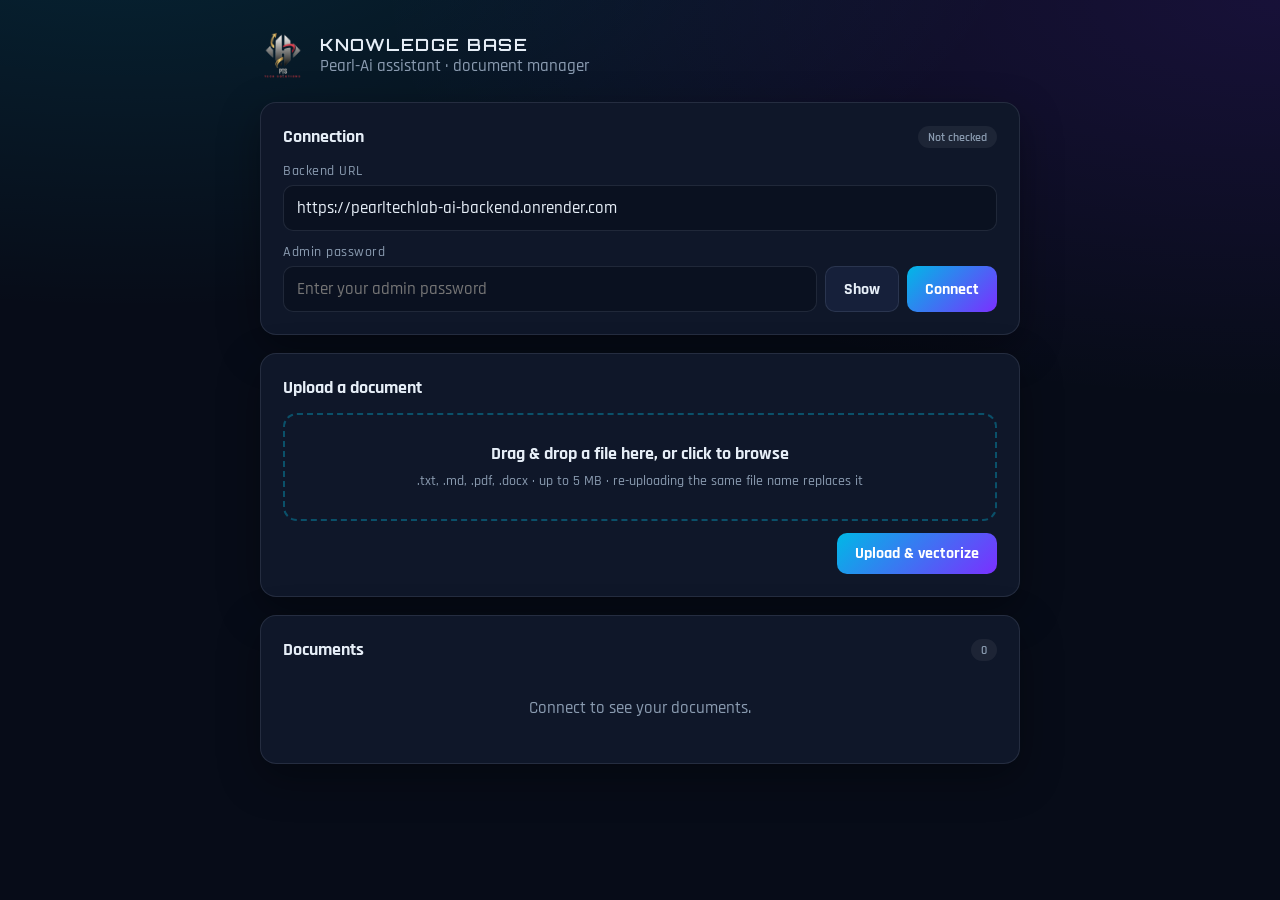
==== commit 76d00269: "Add files via upload" ====
--- a/admin.html
+++ b/admin.html
@@ -1,920 +1,86 @@
 <!DOCTYPE html>
-<html lang="en">
-<head>
-<meta charset="utf-8">
-<meta name="viewport" content="width=device-width, initial-scale=1">
-<meta name="robots" content="noindex, nofollow">
-<title>Chatbot documents - admin</title>
+<html lang="en"><head><meta charset="UTF-8"><meta name="viewport" content="width=device-width,initial-scale=1">
+<meta name="robots" content="noindex,nofollow"><title>Knowledge Base | Pearl-Ai Admin</title>
+<link href="https://fonts.googleapis.com/css2?family=Orbitron:wght@600&family=Rajdhani:wght@500;600;700&display=swap" rel="stylesheet">
 <style>
-  :root {
-    --brand: #8b2ff8;
-    --brand-dark: #6e1fd1;
-    --brand-soft: #f1e6fe;
-    --ink: #161119;
-    --muted: #6f6380;
-    --bg: #faf8fd;
-    --surface: #ffffff;
-    --border: #e7dcf6;
-    --ok: #0a7f43;
-    --ok-bg: #e3f6ec;
-    --warn: #9a5b00;
-    --warn-bg: #fff2dc;
-    --danger: #b42318;
-    --danger-bg: #fdeceb;
-    color-scheme: light;
-  }
+:root{--bg:#070c18;--sf:#0f1729;--bd:rgba(148,163,184,.16);--tx:#e6eef7;--mt:#8a9bb0;--c1:#00d4ff;--c2:#7b2fff}
+*{box-sizing:border-box;margin:0}
+body{font:500 1.05rem 'Rajdhani',system-ui,sans-serif;background:radial-gradient(900px 400px at 10% -10%,rgba(0,212,255,.12),transparent),radial-gradient(900px 400px at 100% 0,rgba(123,47,255,.14),transparent),var(--bg);color:var(--tx);min-height:100vh;padding:32px 16px 60px}
+.wrap{max-width:760px;margin:0 auto}
+header{display:flex;align-items:center;gap:14px;margin-bottom:24px}
+header img{width:46px;height:46px;object-fit:contain}
+h1{font:600 1.05rem 'Orbitron',sans-serif;letter-spacing:1.5px}header p{color:var(--mt)}
+.card{background:var(--sf);border:1px solid var(--bd);border-radius:16px;padding:22px;margin-bottom:18px;box-shadow:0 14px 40px rgba(0,0,0,.35)}
+h2{font-size:1.15rem;font-weight:700;margin-bottom:14px;display:flex;align-items:center;gap:10px}
+h2 .pill{margin-left:auto;font-size:.78rem;font-weight:600;padding:3px 10px;border-radius:999px;background:rgba(255,255,255,.06);color:var(--mt)}
+h2 .pill.ok{background:rgba(34,197,94,.15);color:#4ade80}h2 .pill.bad{background:rgba(239,68,68,.15);color:#f87171}
+label{display:block;font-size:.85rem;color:var(--mt);margin:12px 0 5px;letter-spacing:.5px}
+.field{display:flex;gap:8px}
+input[type=text],input[type=password]{width:100%;padding:11px 13px;background:#0a1120;border:1px solid var(--bd);border-radius:10px;color:var(--tx);font:inherit;outline:0}
+input:focus{border-color:var(--c1);box-shadow:0 0 0 3px rgba(0,212,255,.12)}
+.btn{border:0;border-radius:10px;padding:10px 18px;font:700 1rem 'Rajdhani',sans-serif;cursor:pointer;color:#fff;background:linear-gradient(135deg,#00b8e6,#7b2fff);transition:.2s;white-space:nowrap}
+.btn:hover:not(:disabled){transform:translateY(-1px);box-shadow:0 8px 20px rgba(0,184,230,.25)}.btn:disabled{opacity:.5;cursor:not-allowed}
+.btn.ghost{background:#16203a;border:1px solid var(--bd);color:var(--tx)}.btn.danger{background:rgba(239,68,68,.14);color:#f87171;padding:5px 12px}
+.drop{margin-top:6px;border:2px dashed rgba(0,212,255,.3);border-radius:14px;padding:28px 16px;text-align:center;color:var(--mt);cursor:pointer;transition:.2s}
+.drop:hover,.drop.over{border-color:var(--c1);background:rgba(0,212,255,.05);color:var(--tx)}
+.drop b{display:block;color:var(--tx);font-size:1.1rem;margin-bottom:4px}.drop small{font-size:.85rem}
+.chosen{margin-top:12px;display:flex;align-items:center;gap:10px;justify-content:space-between;flex-wrap:wrap}
+.chosen span{color:#7ee7ff;overflow-wrap:anywhere}
+table{width:100%;border-collapse:collapse}
+th{font-size:.78rem;letter-spacing:1.2px;text-transform:uppercase;color:var(--mt);text-align:left;padding:8px;border-bottom:1px solid var(--bd)}
+td{padding:11px 8px;border-bottom:1px solid rgba(148,163,184,.08)}td:last-child,th:last-child{text-align:right}
+.empty{text-align:center;color:var(--mt);padding:22px 0}
+#toast{position:fixed;left:50%;bottom:26px;transform:translate(-50%,20px);opacity:0;padding:12px 20px;border-radius:12px;background:#16203a;border:1px solid var(--bd);box-shadow:0 12px 30px rgba(0,0,0,.5);transition:.3s;pointer-events:none;max-width:90vw}
+#toast.show{opacity:1;transform:translate(-50%,0)}#toast.ok{border-color:#22c55e}#toast.bad{border-color:#ef4444}
+@media(max-width:560px){.field{flex-wrap:wrap}.card{padding:16px}}
+</style></head><body><div class="wrap">
+<header><img src="images/Logo-PTS.png" alt="" onerror="this.style.display='none'"><div><h1>KNOWLEDGE BASE</h1><p>Pearl-Ai assistant &middot; document manager</p></div></header>
 
-  @media (prefers-color-scheme: dark) {
-    :root:not([data-theme="light"]) {
-      --brand: #a45bff;
-      --brand-dark: #c49bff;
-      --brand-soft: #31214a;
-      --ink: #f1edf7;
-      --muted: #a79bb8;
-      --bg: #141119;
-      --surface: #1e1a25;
-      --border: #332d3f;
-      --ok: #5ad38d;
-      --ok-bg: #123324;
-      --warn: #f3b95f;
-      --warn-bg: #3a2b0e;
-      --danger: #ff8d82;
-      --danger-bg: #3d1a17;
-      color-scheme: dark;
-    }
-  }
+<section class="card"><h2>Connection <span class="pill" id="st">Not checked</span></h2>
+<label>Backend URL</label><input type="text" id="api" value="https://pearltechlab-ai-backend.onrender.com">
+<label>Admin password</label>
+<div class="field"><input type="password" id="tok" placeholder="Enter your admin password" autocomplete="off">
+<button class="btn ghost" id="eye" type="button">Show</button><button class="btn" id="check" type="button">Connect</button></div></section>
 
-  * { box-sizing: border-box; }
+<section class="card"><h2>Upload a document</h2>
+<div class="drop" id="drop"><b>Drag &amp; drop a file here, or click to browse</b><small>.txt, .md, .pdf, .docx &middot; up to 5 MB &middot; re-uploading the same file name replaces it</small></div>
+<input type="file" id="file" accept=".txt,.md,.pdf,.docx" hidden>
+<div class="chosen" id="chosen" hidden><span id="fname"></span><button class="btn" id="up" type="button">Upload &amp; vectorize</button></div></section>
 
-  html { -webkit-text-size-adjust: 100%; }
-
-  body {
-    margin: 0;
-    background: var(--bg);
-    color: var(--ink);
-    font-family: "Poppins", "Segoe UI", system-ui, -apple-system, sans-serif;
-    font-size: 15px;
-    line-height: 1.55;
-  }
-
-  h1, h2, h3 { margin: 0; line-height: 1.25; letter-spacing: -0.01em; }
-  h1 { font-size: 22px; }
-  h2 { font-size: 17px; }
-  p { margin: 0; }
-
-  .wrap { max-width: 1040px; margin: 0 auto; padding: 24px 20px 64px; }
-
-  button, input, textarea, select { font: inherit; color: inherit; }
-
-  :focus-visible { outline: 3px solid var(--brand); outline-offset: 2px; }
-
-  .btn {
-    display: inline-flex;
-    align-items: center;
-    justify-content: center;
-    gap: 6px;
-    padding: 9px 18px;
-    border: 1px solid transparent;
-    border-radius: 999px;
-    background: var(--brand);
-    color: #fff;
-    font-weight: 600;
-    cursor: pointer;
-  }
-  .btn:hover:not(:disabled) { background: var(--brand-dark); }
-  .btn:disabled { opacity: 0.5; cursor: not-allowed; }
-  .btn.secondary { background: transparent; color: var(--brand-dark); border-color: var(--border); }
-  .btn.secondary:hover:not(:disabled) { background: var(--brand-soft); }
-  .btn.danger { background: transparent; color: var(--danger); border-color: var(--border); padding: 6px 14px; }
-  .btn.danger:hover:not(:disabled) { background: var(--danger-bg); }
-
-  .field { display: flex; flex-direction: column; gap: 5px; }
-  .field label { font-weight: 600; font-size: 13.5px; }
-  .field .hint { font-size: 12.5px; color: var(--muted); }
-
-  input[type="text"], input[type="password"], input[type="url"], textarea {
-    width: 100%;
-    padding: 10px 14px;
-    border: 1px solid var(--border);
-    border-radius: 12px;
-    background: var(--surface);
-  }
-  textarea { min-height: 150px; resize: vertical; }
-
-  .panel {
-    background: var(--surface);
-    border: 1px solid var(--border);
-    border-radius: 16px;
-    padding: 20px;
-  }
-
-  .stack { display: flex; flex-direction: column; gap: 20px; }
-
-  /* --------------------------------------------------------------- login */
-
-  #login-view { max-width: 420px; margin: 12vh auto 0; }
-  #login-view .panel { display: flex; flex-direction: column; gap: 16px; }
-  #login-view details summary { cursor: pointer; color: var(--muted); font-size: 13.5px; }
-  #login-view details .field { margin-top: 10px; }
-
-  /* ----------------------------------------------------------- dashboard */
-
-  .topbar {
-    display: flex;
-    align-items: center;
-    justify-content: space-between;
-    gap: 12px;
-    flex-wrap: wrap;
-    margin-bottom: 20px;
-  }
-  .topbar p { color: var(--muted); font-size: 13.5px; }
-  .topbar .actions { display: flex; gap: 8px; }
-
-  .stats {
-    display: grid;
-    grid-template-columns: repeat(auto-fit, minmax(150px, 1fr));
-    gap: 12px;
-  }
-  .stat { padding: 14px 16px; border: 1px solid var(--border); border-radius: 14px; background: var(--surface); }
-  .stat strong { display: block; font-size: 26px; line-height: 1.1; color: var(--brand-dark); }
-  .stat span { font-size: 13px; color: var(--muted); }
-
-  .tabs { display: flex; gap: 4px; margin-bottom: 14px; }
-  .tab {
-    padding: 7px 16px;
-    border: 1px solid var(--border);
-    border-radius: 999px;
-    background: transparent;
-    cursor: pointer;
-    font-weight: 600;
-    font-size: 13.5px;
-  }
-  .tab[aria-selected="true"] { background: var(--brand-soft); color: var(--brand-dark); border-color: var(--brand); }
-
-  .dropzone {
-    display: flex;
-    flex-direction: column;
-    align-items: center;
-    gap: 6px;
-    padding: 28px 16px;
-    border: 2px dashed var(--border);
-    border-radius: 14px;
-    text-align: center;
-    cursor: pointer;
-    transition: border-color 0.15s, background 0.15s;
-  }
-  .dropzone:hover, .dropzone.drag { border-color: var(--brand); background: var(--brand-soft); }
-  .dropzone strong { font-size: 15px; }
-  .dropzone span { font-size: 13px; color: var(--muted); }
-
-  .queue { list-style: none; margin: 12px 0 0; padding: 0; display: flex; flex-direction: column; gap: 6px; }
-  .queue li { display: flex; justify-content: space-between; gap: 12px; padding: 8px 12px; border-radius: 10px; background: var(--bg); font-size: 13.5px; }
-  .queue .name { overflow: hidden; text-overflow: ellipsis; white-space: nowrap; }
-  .queue .state { flex: 0 0 auto; color: var(--muted); }
-  .queue li[data-state="done"] .state { color: var(--ok); }
-  .queue li[data-state="error"] .state { color: var(--danger); }
-
-  .row { display: flex; gap: 12px; align-items: flex-end; flex-wrap: wrap; margin-top: 14px; }
-  .row .field { flex: 1 1 260px; }
-
-  .message {
-    display: none;
-    margin-top: 12px;
-    padding: 10px 14px;
-    border-radius: 12px;
-    font-size: 13.5px;
-  }
-  .message.show { display: block; }
-  .message.ok { background: var(--ok-bg); color: var(--ok); }
-  .message.error { background: var(--danger-bg); color: var(--danger); }
-
-  .table-scroll { overflow-x: auto; }
-  table { width: 100%; border-collapse: collapse; min-width: 640px; }
-  th, td { text-align: left; padding: 11px 10px; border-bottom: 1px solid var(--border); vertical-align: middle; font-size: 14px; }
-  th { font-size: 13px; color: var(--muted); font-weight: 600; }
-  td.title { font-weight: 600; max-width: 280px; overflow-wrap: anywhere; }
-  td.title small { display: block; font-weight: 400; color: var(--muted); }
-  td.num { white-space: nowrap; color: var(--muted); }
-
-  .switch { display: inline-flex; align-items: center; gap: 8px; cursor: pointer; }
-  .switch input { position: absolute; opacity: 0; width: 1px; height: 1px; }
-  .switch .track {
-    position: relative; width: 38px; height: 22px; border-radius: 999px;
-    background: var(--border); transition: background 0.15s;
-  }
-  .switch .track::after {
-    content: ""; position: absolute; top: 3px; left: 3px; width: 16px; height: 16px;
-    border-radius: 50%; background: #fff; transition: transform 0.15s;
-  }
-  .switch input:checked + .track { background: var(--brand); }
-  .switch input:checked + .track::after { transform: translateX(16px); }
-  .switch input:focus-visible + .track { outline: 3px solid var(--brand); outline-offset: 2px; }
-  .switch .label { font-size: 13px; min-width: 52px; }
-
-  .empty { padding: 26px 8px; text-align: center; color: var(--muted); }
-
-  .unanswered { list-style: none; margin: 0; padding: 0; }
-  .unanswered li { display: flex; justify-content: space-between; gap: 14px; padding: 9px 0; border-bottom: 1px solid var(--border); }
-  .unanswered time { flex: 0 0 auto; color: var(--muted); font-size: 12.5px; }
-
-  .answer-box { margin-top: 12px; padding: 12px 14px; border-radius: 12px; background: var(--brand-soft); white-space: pre-wrap; overflow-wrap: anywhere; display: none; }
-  .answer-box.show { display: block; }
-  .answer-box small { display: block; margin-top: 6px; color: var(--muted); }
-
-  .section-head { display: flex; justify-content: space-between; align-items: center; gap: 10px; margin-bottom: 12px; flex-wrap: wrap; }
-  .section-head p { color: var(--muted); font-size: 13px; }
-
-  [hidden] { display: none !important; }
-
-  @media (prefers-reduced-motion: reduce) {
-    * { transition: none !important; }
-  }
-</style>
-</head>
-<body>
-
-<!-- ======================================================== sign in -->
-<main id="login-view" class="wrap">
-  <form class="panel" id="login-form" autocomplete="off">
-    <div>
-      <h1>Chatbot admin</h1>
-      <p style="color:var(--muted);margin-top:4px">Upload the documents the chatbot answers from.</p>
-    </div>
-
-    <div class="field">
-      <label for="token">Admin token</label>
-      <input id="token" type="password" required autocomplete="current-password">
-      <span class="hint">The value of ADMIN_TOKEN set on your server.</span>
-    </div>
-
-    <details id="server-details">
-      <summary>Server address</summary>
-      <div class="field">
-        <label for="server-url">API server URL</label>
-        <input id="server-url" type="url" placeholder="https://your-api.onrender.com">
-        <span class="hint">Leave as is when this page is opened from the API server.</span>
-      </div>
-    </details>
-
-    <div class="message" id="login-message" role="alert"></div>
-    <button class="btn" type="submit" id="login-btn">Sign in</button>
-  </form>
-</main>
-
-<!-- ====================================================== dashboard -->
-<div id="app-view" class="wrap" hidden>
-
-  <div class="topbar">
-    <div>
-      <h1>Chatbot documents</h1>
-      <p id="server-label"></p>
-    </div>
-    <div class="actions">
-      <button class="btn secondary" type="button" id="refresh-btn">Refresh</button>
-      <button class="btn secondary" type="button" id="logout-btn">Sign out</button>
-    </div>
-  </div>
-
-  <div class="stack">
-
-    <section class="stats" aria-label="Summary" id="stats"></section>
-
-    <!-- ------------------------------------------------------ add -->
-    <section class="panel">
-      <div class="tabs" role="tablist" aria-label="How to add a document">
-        <button class="tab" role="tab" id="tab-file" aria-selected="true" aria-controls="pane-file" type="button">Upload files</button>
-        <button class="tab" role="tab" id="tab-text" aria-selected="false" aria-controls="pane-text" type="button">Paste text</button>
-      </div>
-
-      <div id="pane-file" role="tabpanel" aria-labelledby="tab-file">
-        <div class="dropzone" id="dropzone" tabindex="0" role="button" aria-label="Choose files to upload">
-          <strong>Drop files here or click to choose</strong>
-          <span>PDF, Word (.docx), TXT, Markdown, CSV, JSON - up to 10 MB each</span>
-        </div>
-        <input id="file-input" type="file" multiple hidden
-               accept=".pdf,.docx,.txt,.md,.csv,.json,.log">
-        <ul class="queue" id="queue"></ul>
-
-        <div class="row">
-          <div class="field">
-            <label for="file-title">Title (optional)</label>
-            <input id="file-title" type="text" maxlength="200" placeholder="Defaults to the file name">
-            <span class="hint">Used when you upload a single file. This is what visitors see as the source.</span>
-          </div>
-          <button class="btn" type="button" id="upload-btn" disabled>Upload</button>
-        </div>
-      </div>
-
-      <div id="pane-text" role="tabpanel" aria-labelledby="tab-text" hidden>
-        <div class="stack" style="gap:14px">
-          <div class="field">
-            <label for="text-title">Title</label>
-            <input id="text-title" type="text" maxlength="200" placeholder="e.g. Refund policy">
-          </div>
-          <div class="field">
-            <label for="text-content">Content</label>
-            <textarea id="text-content" placeholder="Paste the document text here"></textarea>
-          </div>
-          <div><button class="btn" type="button" id="text-btn">Add document</button></div>
-        </div>
-      </div>
-
-      <div class="message" id="add-message" role="status"></div>
-    </section>
-
-    <!-- --------------------------------------------------- documents -->
-    <section class="panel">
-      <div class="section-head">
-        <h2>Uploaded documents</h2>
-        <p>Switch a document off to stop the chatbot using it, without deleting it.</p>
-      </div>
-      <div class="table-scroll">
-        <table>
-          <thead>
-            <tr>
-              <th scope="col">Document</th>
-              <th scope="col">Size</th>
-              <th scope="col">Sections</th>
-              <th scope="col">Added</th>
-              <th scope="col">Used by chatbot</th>
-              <th scope="col"><span class="sr-only" style="position:absolute;left:-9999px">Actions</span></th>
-            </tr>
-          </thead>
-          <tbody id="doc-rows"></tbody>
-        </table>
-      </div>
-      <div class="empty" id="doc-empty" hidden>No documents yet. Upload one above and the chatbot can start answering from it.</div>
-    </section>
-
-    <!-- ------------------------------------------------------- test -->
-    <section class="panel">
-      <div class="section-head">
-        <h2>Try a question</h2>
-        <p>Runs the same search the chat widget uses.</p>
-      </div>
-      <form class="row" id="test-form" style="margin-top:0">
-        <div class="field">
-          <label for="test-question" class="sr-only" style="position:absolute;left:-9999px">Question</label>
-          <input id="test-question" type="text" maxlength="500" placeholder="Ask something your documents should answer">
-        </div>
-        <button class="btn secondary" type="submit" id="test-btn">Ask</button>
-      </form>
-      <div class="answer-box" id="answer-box" role="status"></div>
-    </section>
-
-    <!-- ------------------------------------------------- unanswered -->
-    <section class="panel">
-      <div class="section-head">
-        <h2>Questions the documents couldn't answer</h2>
-        <p>Add a document that covers these and the chatbot will start answering them.</p>
-      </div>
-      <ul class="unanswered" id="unanswered"></ul>
-      <div class="empty" id="unanswered-empty" hidden>Nothing here. Every question so far was answered.</div>
-    </section>
-
-  </div>
-</div>
-
+<section class="card"><h2>Documents <span class="pill" id="count">0</span></h2><div id="list"><p class="empty">Connect to see your documents.</p></div></section>
+</div><div id="toast"></div>
 <script>
-(function () {
-  "use strict";
-
-  // ---------------------------------------------------------------- state
-  var TOKEN_KEY = "zbot_admin_token";   // sessionStorage: cleared when the tab closes
-  var SERVER_KEY = "zbot_admin_server"; // localStorage: not secret
-
-  var DEFAULT_SERVER = "https://zepto-smart-commerce-ai.onrender.com";
-  var ALLOWED = [".pdf", ".docx", ".txt", ".md", ".csv", ".json", ".log"];
-  var MAX_BYTES = 10 * 1024 * 1024;
-
-  var token = "";
-  var server = "";
-  var pendingFiles = [];
-
-  function $(id) { return document.getElementById(id); }
-
-  function safeGet(store, key) {
-    try { return window[store].getItem(key); } catch (e) { return null; }
-  }
-  function safeSet(store, key, value) {
-    try { window[store].setItem(key, value); } catch (e) { /* ignore */ }
-  }
-  function safeRemove(store, key) {
-    try { window[store].removeItem(key); } catch (e) { /* ignore */ }
-  }
-
-  function defaultServer() {
-    var fromQuery = new URLSearchParams(location.search).get("api");
-    if (fromQuery) { return fromQuery; }
-    if (location.protocol === "http:" || location.protocol === "https:") {
-      return location.origin;
-    }
-    return DEFAULT_SERVER;
-  }
-
-  // ------------------------------------------------------------- helpers
-  function showMessage(id, text, kind) {
-    var box = $(id);
-    box.textContent = text || "";
-    box.className = "message" + (text ? " show " + kind : "");
-  }
-
-  function formatBytes(bytes) {
-    if (bytes === null || bytes === undefined) { return "-"; }
-    if (bytes < 1024) { return bytes + " B"; }
-    if (bytes < 1024 * 1024) { return (bytes / 1024).toFixed(0) + " KB"; }
-    return (bytes / (1024 * 1024)).toFixed(1) + " MB";
-  }
-
-  function formatDate(iso) {
-    if (!iso) { return "-"; }
-    var date = new Date(iso);
-    return date.toLocaleDateString(undefined, { day: "numeric", month: "short", year: "numeric" });
-  }
-
-  function formatDateTime(iso) {
-    var date = new Date(iso);
-    return date.toLocaleString(undefined, { day: "numeric", month: "short", hour: "2-digit", minute: "2-digit" });
-  }
-
-  async function api(path, options) {
-    options = options || {};
-    options.headers = Object.assign({ "X-Admin-Token": token }, options.headers || {});
-
-    var response;
-
-    try {
-      response = await fetch(server + path, options);
-    } catch (e) {
-      throw new Error("Can't reach the server. If it was idle it may still be starting - try again in a minute.");
-    }
-
-    var data = null;
-    try { data = await response.json(); } catch (e) { data = null; }
-
-    if (!response.ok) {
-      var detail = data && data.detail;
-      var message = typeof detail === "string"
-        ? detail
-        : Array.isArray(detail) && detail[0] && detail[0].msg
-          ? detail[0].msg
-          : "Request failed (HTTP " + response.status + ").";
-      var error = new Error(message);
-      error.status = response.status;
-      throw error;
-    }
-
-    return data;
-  }
-
-  // ---------------------------------------------------------------- login
-  function showApp() {
-    $("login-view").hidden = true;
-    $("app-view").hidden = false;
-    $("server-label").textContent = "Connected to " + server;
-    refreshAll();
-  }
-
-  function showLogin(message) {
-    $("app-view").hidden = true;
-    $("login-view").hidden = false;
-    showMessage("login-message", message || "", "error");
-  }
-
-  $("login-form").addEventListener("submit", async function (event) {
-    event.preventDefault();
-
-    token = $("token").value.trim();
-    server = $("server-url").value.trim().replace(/\/+$/, "");
-
-    if (!token || !server) { return; }
-
-    var button = $("login-btn");
-    button.disabled = true;
-    button.textContent = "Signing in...";
-    showMessage("login-message", "", "error");
-
-    try {
-      await api("/chatbot/admin/verify");
-      safeSet("sessionStorage", TOKEN_KEY, token);
-      safeSet("localStorage", SERVER_KEY, server);
-      showApp();
-    } catch (error) {
-      token = "";
-      showMessage(
-        "login-message",
-        error.status === 401 ? "That token isn't right. Check ADMIN_TOKEN on the server." : error.message,
-        "error"
-      );
-    } finally {
-      button.disabled = false;
-      button.textContent = "Sign in";
-    }
-  });
-
-  $("logout-btn").addEventListener("click", function () {
-    safeRemove("sessionStorage", TOKEN_KEY);
-    token = "";
-    $("token").value = "";
-    showLogin("");
-  });
-
-  // ------------------------------------------------------------ dashboard
-  async function loadStats() {
-    var data = await api("/chatbot/admin/stats");
-    var s = data.stats;
-
-    var items = [
-      [s.documents, "Documents"],
-      [s.active_documents, "In use"],
-      [s.chunks, "Searchable sections"],
-      [s.questions, "Questions asked"],
-      [s.unanswered_questions, "Not answered"]
-    ];
-
-    var box = $("stats");
-    box.textContent = "";
-
-    items.forEach(function (item) {
-      var stat = document.createElement("div");
-      stat.className = "stat";
-      var number = document.createElement("strong");
-      number.textContent = Number(item[0]).toLocaleString();
-      var label = document.createElement("span");
-      label.textContent = item[1];
-      stat.appendChild(number);
-      stat.appendChild(label);
-      box.appendChild(stat);
-    });
-  }
-
-  async function loadDocuments() {
-    var data = await api("/chatbot/admin/documents");
-    var body = $("doc-rows");
-    body.textContent = "";
-
-    $("doc-empty").hidden = data.documents.length > 0;
-
-    data.documents.forEach(function (doc) {
-      var tr = document.createElement("tr");
-
-      var titleCell = document.createElement("td");
-      titleCell.className = "title";
-      titleCell.textContent = doc.title;
-      if (doc.filename && doc.filename !== doc.title) {
-        var small = document.createElement("small");
-        small.textContent = doc.filename;
-        titleCell.appendChild(small);
-      }
-      tr.appendChild(titleCell);
-
-      [formatBytes(doc.file_size_bytes), String(doc.chunk_count), formatDate(doc.created_at)].forEach(function (text) {
-        var td = document.createElement("td");
-        td.className = "num";
-        td.textContent = text;
-        tr.appendChild(td);
-      });
-
-      // on / off switch
-      var switchCell = document.createElement("td");
-      var switchLabel = document.createElement("label");
-      switchLabel.className = "switch";
-      var checkbox = document.createElement("input");
-      checkbox.type = "checkbox";
-      checkbox.checked = doc.is_active;
-      checkbox.setAttribute("aria-label", "Use " + doc.title + " in the chatbot");
-      var track = document.createElement("span");
-      track.className = "track";
-      var stateLabel = document.createElement("span");
-      stateLabel.className = "label";
-      stateLabel.textContent = doc.is_active ? "On" : "Off";
-      switchLabel.appendChild(checkbox);
-      switchLabel.appendChild(track);
-      switchLabel.appendChild(stateLabel);
-      switchCell.appendChild(switchLabel);
-      tr.appendChild(switchCell);
-
-      checkbox.addEventListener("change", async function () {
-        checkbox.disabled = true;
-        try {
-          await api("/chatbot/admin/documents/" + doc.id, {
-            method: "PATCH",
-            headers: { "Content-Type": "application/json" },
-            body: JSON.stringify({ is_active: checkbox.checked })
-          });
-          stateLabel.textContent = checkbox.checked ? "On" : "Off";
-          loadStats().catch(function () {});
-        } catch (error) {
-          checkbox.checked = !checkbox.checked;
-          showMessage("add-message", error.message, "error");
-        } finally {
-          checkbox.disabled = false;
-        }
-      });
-
-      // delete
-      var actionCell = document.createElement("td");
-      var del = document.createElement("button");
-      del.type = "button";
-      del.className = "btn danger";
-      del.textContent = "Delete";
-      del.setAttribute("aria-label", "Delete " + doc.title);
-      del.addEventListener("click", async function () {
-        if (!window.confirm("Delete \"" + doc.title + "\"? The chatbot will stop answering from it. This can't be undone.")) {
-          return;
-        }
-        del.disabled = true;
-        try {
-          await api("/chatbot/admin/documents/" + doc.id, { method: "DELETE" });
-          showMessage("add-message", "Deleted \"" + doc.title + "\".", "ok");
-          refreshAll();
-        } catch (error) {
-          del.disabled = false;
-          showMessage("add-message", error.message, "error");
-        }
-      });
-      actionCell.appendChild(del);
-      tr.appendChild(actionCell);
-
-      body.appendChild(tr);
-    });
-  }
-
-  async function loadUnanswered() {
-    var data = await api("/chatbot/admin/unanswered?limit=30");
-    var list = $("unanswered");
-    list.textContent = "";
-
-    $("unanswered-empty").hidden = data.questions.length > 0;
-
-    data.questions.forEach(function (item) {
-      var li = document.createElement("li");
-      var question = document.createElement("span");
-      question.textContent = item.question;
-      var time = document.createElement("time");
-      time.dateTime = item.created_at;
-      time.textContent = formatDateTime(item.created_at);
-      li.appendChild(question);
-      li.appendChild(time);
-      list.appendChild(li);
-    });
-  }
-
-  async function refreshAll() {
-    try {
-      await Promise.all([loadStats(), loadDocuments(), loadUnanswered()]);
-    } catch (error) {
-      if (error.status === 401) {
-        safeRemove("sessionStorage", TOKEN_KEY);
-        showLogin("Your session expired. Sign in again.");
-      } else {
-        showMessage("add-message", error.message, "error");
-      }
-    }
-  }
-
-  $("refresh-btn").addEventListener("click", refreshAll);
-
-  // ----------------------------------------------------------------- tabs
-  function selectTab(which) {
-    var isFile = which === "file";
-    $("tab-file").setAttribute("aria-selected", String(isFile));
-    $("tab-text").setAttribute("aria-selected", String(!isFile));
-    $("pane-file").hidden = !isFile;
-    $("pane-text").hidden = isFile;
-    showMessage("add-message", "", "ok");
-  }
-  $("tab-file").addEventListener("click", function () { selectTab("file"); });
-  $("tab-text").addEventListener("click", function () { selectTab("text"); });
-
-  // --------------------------------------------------------- file upload
-  var dropzone = $("dropzone");
-  var fileInput = $("file-input");
-
-  function extensionOf(name) {
-    var dot = name.lastIndexOf(".");
-    return dot === -1 ? "" : name.slice(dot).toLowerCase();
-  }
-
-  function renderQueue() {
-    var queue = $("queue");
-    queue.textContent = "";
-
-    pendingFiles.forEach(function (entry) {
-      var li = document.createElement("li");
-      li.setAttribute("data-state", entry.state);
-      var name = document.createElement("span");
-      name.className = "name";
-      name.textContent = entry.file.name + " (" + formatBytes(entry.file.size) + ")";
-      var state = document.createElement("span");
-      state.className = "state";
-      state.textContent = entry.note;
-      li.appendChild(name);
-      li.appendChild(state);
-      queue.appendChild(li);
-    });
-
-    $("upload-btn").disabled = !pendingFiles.some(function (e) { return e.state === "ready"; });
-  }
-
-  function addFiles(fileList) {
-    Array.prototype.forEach.call(fileList, function (file) {
-      var entry = { file: file, state: "ready", note: "Ready" };
-
-      if (ALLOWED.indexOf(extensionOf(file.name)) === -1) {
-        entry.state = "error";
-        entry.note = "Unsupported type";
-      } else if (file.size > MAX_BYTES) {
-        entry.state = "error";
-        entry.note = "Over 10 MB";
-      } else if (file.size === 0) {
-        entry.state = "error";
-        entry.note = "Empty file";
-      }
-
-      pendingFiles.push(entry);
-    });
-
-    renderQueue();
-  }
-
-  dropzone.addEventListener("click", function () { fileInput.click(); });
-  dropzone.addEventListener("keydown", function (event) {
-    if (event.key === "Enter" || event.key === " ") {
-      event.preventDefault();
-      fileInput.click();
-    }
-  });
-  fileInput.addEventListener("change", function () {
-    addFiles(fileInput.files);
-    fileInput.value = "";
-  });
-  ["dragenter", "dragover"].forEach(function (name) {
-    dropzone.addEventListener(name, function (event) {
-      event.preventDefault();
-      dropzone.classList.add("drag");
-    });
-  });
-  ["dragleave", "drop"].forEach(function (name) {
-    dropzone.addEventListener(name, function (event) {
-      event.preventDefault();
-      dropzone.classList.remove("drag");
-    });
-  });
-  dropzone.addEventListener("drop", function (event) {
-    if (event.dataTransfer && event.dataTransfer.files) {
-      addFiles(event.dataTransfer.files);
-    }
-  });
-
-  $("upload-btn").addEventListener("click", async function () {
-    var button = $("upload-btn");
-    var ready = pendingFiles.filter(function (e) { return e.state === "ready"; });
-    var customTitle = $("file-title").value.trim();
-
-    button.disabled = true;
-    showMessage("add-message", "", "ok");
-
-    var added = 0;
-
-    for (var i = 0; i < ready.length; i++) {
-      var entry = ready[i];
-      entry.note = "Uploading...";
-      renderQueue();
-
-      var form = new FormData();
-      form.append("file", entry.file);
-
-      if (customTitle && ready.length === 1) {
-        form.append("title", customTitle);
-      }
-
-      try {
-        await api("/chatbot/admin/documents", { method: "POST", body: form });
-        entry.state = "done";
-        entry.note = "Added";
-        added += 1;
-      } catch (error) {
-        entry.state = "error";
-        entry.note = error.message;
-      }
-
-      renderQueue();
-    }
-
-    if (added) {
-      showMessage("add-message", added + (added === 1 ? " document added." : " documents added.") + " The chatbot can use " + (added === 1 ? "it" : "them") + " now.", "ok");
-      $("file-title").value = "";
-      refreshAll();
-    } else {
-      showMessage("add-message", "Nothing was added. See the messages next to each file.", "error");
-    }
-
-    // keep failed files visible, drop the finished ones after a moment
-    setTimeout(function () {
-      pendingFiles = pendingFiles.filter(function (e) { return e.state !== "done"; });
-      renderQueue();
-    }, 2500);
-  });
-
-  // ---------------------------------------------------------- paste text
-  $("text-btn").addEventListener("click", async function () {
-    var title = $("text-title").value.trim();
-    var content = $("text-content").value.trim();
-
-    if (!title || !content) {
-      showMessage("add-message", "Enter both a title and the document text.", "error");
-      return;
-    }
-
-    var button = $("text-btn");
-    button.disabled = true;
-
-    try {
-      await api("/chatbot/admin/documents/text", {
-        method: "POST",
-        headers: { "Content-Type": "application/json" },
-        body: JSON.stringify({ title: title, content: content })
-      });
-      $("text-title").value = "";
-      $("text-content").value = "";
-      showMessage("add-message", "Document added. The chatbot can use it now.", "ok");
-      refreshAll();
-    } catch (error) {
-      showMessage("add-message", error.message, "error");
-    } finally {
-      button.disabled = false;
-    }
-  });
-
-  // ------------------------------------------------------- try a question
-  $("test-form").addEventListener("submit", async function (event) {
-    event.preventDefault();
-
-    var question = $("test-question").value.trim();
-    if (!question) { return; }
-
-    var button = $("test-btn");
-    var box = $("answer-box");
-    button.disabled = true;
-    button.textContent = "Asking...";
-
-    try {
-      var response = await fetch(server + "/chatbot/chat", {
-        method: "POST",
-        headers: { "Content-Type": "application/json" },
-        body: JSON.stringify({ message: question, session_id: "admin-test" })
-      });
-      var data = await response.json();
-
-      if (!response.ok) {
-        throw new Error(typeof data.detail === "string" ? data.detail : "Request failed.");
-      }
-
-      box.textContent = data.answer;
-
-      var note = document.createElement("small");
-      note.textContent = data.sources && data.sources.length
-        ? "Source: " + data.sources.map(function (s) { return s.title; }).join(", ")
-        : (data.matched ? "" : "No matching document.");
-      box.appendChild(note);
-      box.className = "answer-box show";
-
-      loadStats().catch(function () {});
-      loadUnanswered().catch(function () {});
-    } catch (error) {
-      box.textContent = error.message;
-      box.className = "answer-box show";
-    } finally {
-      button.disabled = false;
-      button.textContent = "Ask";
-    }
-  });
-
-  // ---------------------------------------------------------------- start
-  $("server-url").value = safeGet("localStorage", SERVER_KEY) || defaultServer();
-
-  // When served by the API itself the server is the page's own origin.
-  if (location.protocol === "http:" || location.protocol === "https:") {
-    if (!new URLSearchParams(location.search).get("api") && location.pathname.replace(/\/+$/, "") === "/admin") {
-      $("server-url").value = location.origin;
-    }
-  }
-
-  var savedToken = safeGet("sessionStorage", TOKEN_KEY);
-
-  if (savedToken) {
-    token = savedToken;
-    server = $("server-url").value.trim().replace(/\/+$/, "");
-
-    api("/chatbot/admin/verify")
-      .then(showApp)
-      .catch(function () {
-        token = "";
-        safeRemove("sessionStorage", TOKEN_KEY);
-      });
-  }
-})();
-</script>
-</body>
-</html>
+const $=i=>document.getElementById(i),esc=s=>String(s).replace(/[&<>"']/g,c=>({'&':'&amp;','<':'&lt;','>':'&gt;','"':'&quot;',"'":'&#39;'}[c]));
+const A=()=>$('api').value.trim().replace(/\/$/,''),H=()=>({'X-Admin-Token':$('tok').value});
+let file=null,tt;
+$('api').value=localStorage.getItem('ai_api')||$('api').value;$('tok').value=sessionStorage.getItem('ai_tok')||'';
+function toast(m,t){const e=$('toast');e.textContent=m;e.className='show '+(t||'');clearTimeout(tt);tt=setTimeout(()=>e.className='',3800)}
+function pill(t,c){$('st').textContent=t;$('st').className='pill '+(c||'')}
+$('eye').onclick=()=>{const p=$('tok').type==='password';$('tok').type=p?'text':'password';$('eye').textContent=p?'Hide':'Show'};
+async function connect(){
+  localStorage.setItem('ai_api',A());sessionStorage.setItem('ai_tok',$('tok').value);pill('Connecting...');
+  try{const h=await fetch(A()+'/health');if(!h.ok)throw 0}catch(e){pill('Unreachable','bad');toast('Cannot reach the backend. If it was idle, wait a minute and retry.','bad');return}
+  const ok=await load();pill(ok?'Connected':'Wrong password',ok?'ok':'bad')
+}
+async function load(){
+  try{const r=await fetch(A()+'/documents',{headers:H()});
+  if(!r.ok){$('list').innerHTML='<p class="empty">Enter a valid admin password.</p>';$('count').textContent='0';return false}
+  const d=await r.json();$('count').textContent=d.length;
+  $('list').innerHTML=d.length?'<table><tr><th>File</th><th>Chunks</th><th>Added</th><th></th></tr>'+d.map(x=>`<tr><td>${esc(x.filename)}</td><td>${x.chunks}</td><td>${new Date(x.created_at).toLocaleDateString()}</td><td><button class="btn danger" onclick="del(${+x.id})">Delete</button></td></tr>`).join('')+'</table>':'<p class="empty">No documents yet. Upload your first one above.</p>';
+  return true}catch(e){return false}
+}
+function pick(f){if(!f)return;file=f;$('fname').textContent=f.name+' ('+(f.size/1024).toFixed(0)+' KB)';$('chosen').hidden=false}
+$('drop').onclick=()=>$('file').click();$('file').onchange=e=>pick(e.target.files[0]);
+['dragover','dragenter'].forEach(v=>$('drop').addEventListener(v,e=>{e.preventDefault();$('drop').classList.add('over')}));
+['dragleave','drop'].forEach(v=>$('drop').addEventListener(v,e=>{e.preventDefault();$('drop').classList.remove('over')}));
+$('drop').addEventListener('drop',e=>pick(e.dataTransfer.files[0]));
+$('up').onclick=async()=>{
+  if(!file)return;const b=$('up');b.disabled=true;b.textContent='Creating vectors...';
+  try{const fd=new FormData();fd.append('file',file);const r=await fetch(A()+'/upload',{method:'POST',headers:H(),body:fd});const j=await r.json();
+  if(r.ok){toast(`Stored "${j.filename}" as ${j.chunks} chunks`,'ok');$('chosen').hidden=true;$('file').value='';file=null;load()}else toast(j.detail||('Error '+r.status),'bad')}
+  catch(e){toast('Upload failed. Check the backend URL.','bad')}
+  b.disabled=false;b.textContent='Upload & vectorize'
+};
+async function del(id){if(!confirm('Delete this document and its vectors?'))return;await fetch(A()+'/documents/'+id,{method:'DELETE',headers:H()});toast('Document deleted','ok');load()}
+$('check').onclick=connect;$('tok').onkeydown=e=>{if(e.key==='Enter')connect()};if($('tok').value)connect();
+</script></body></html>
